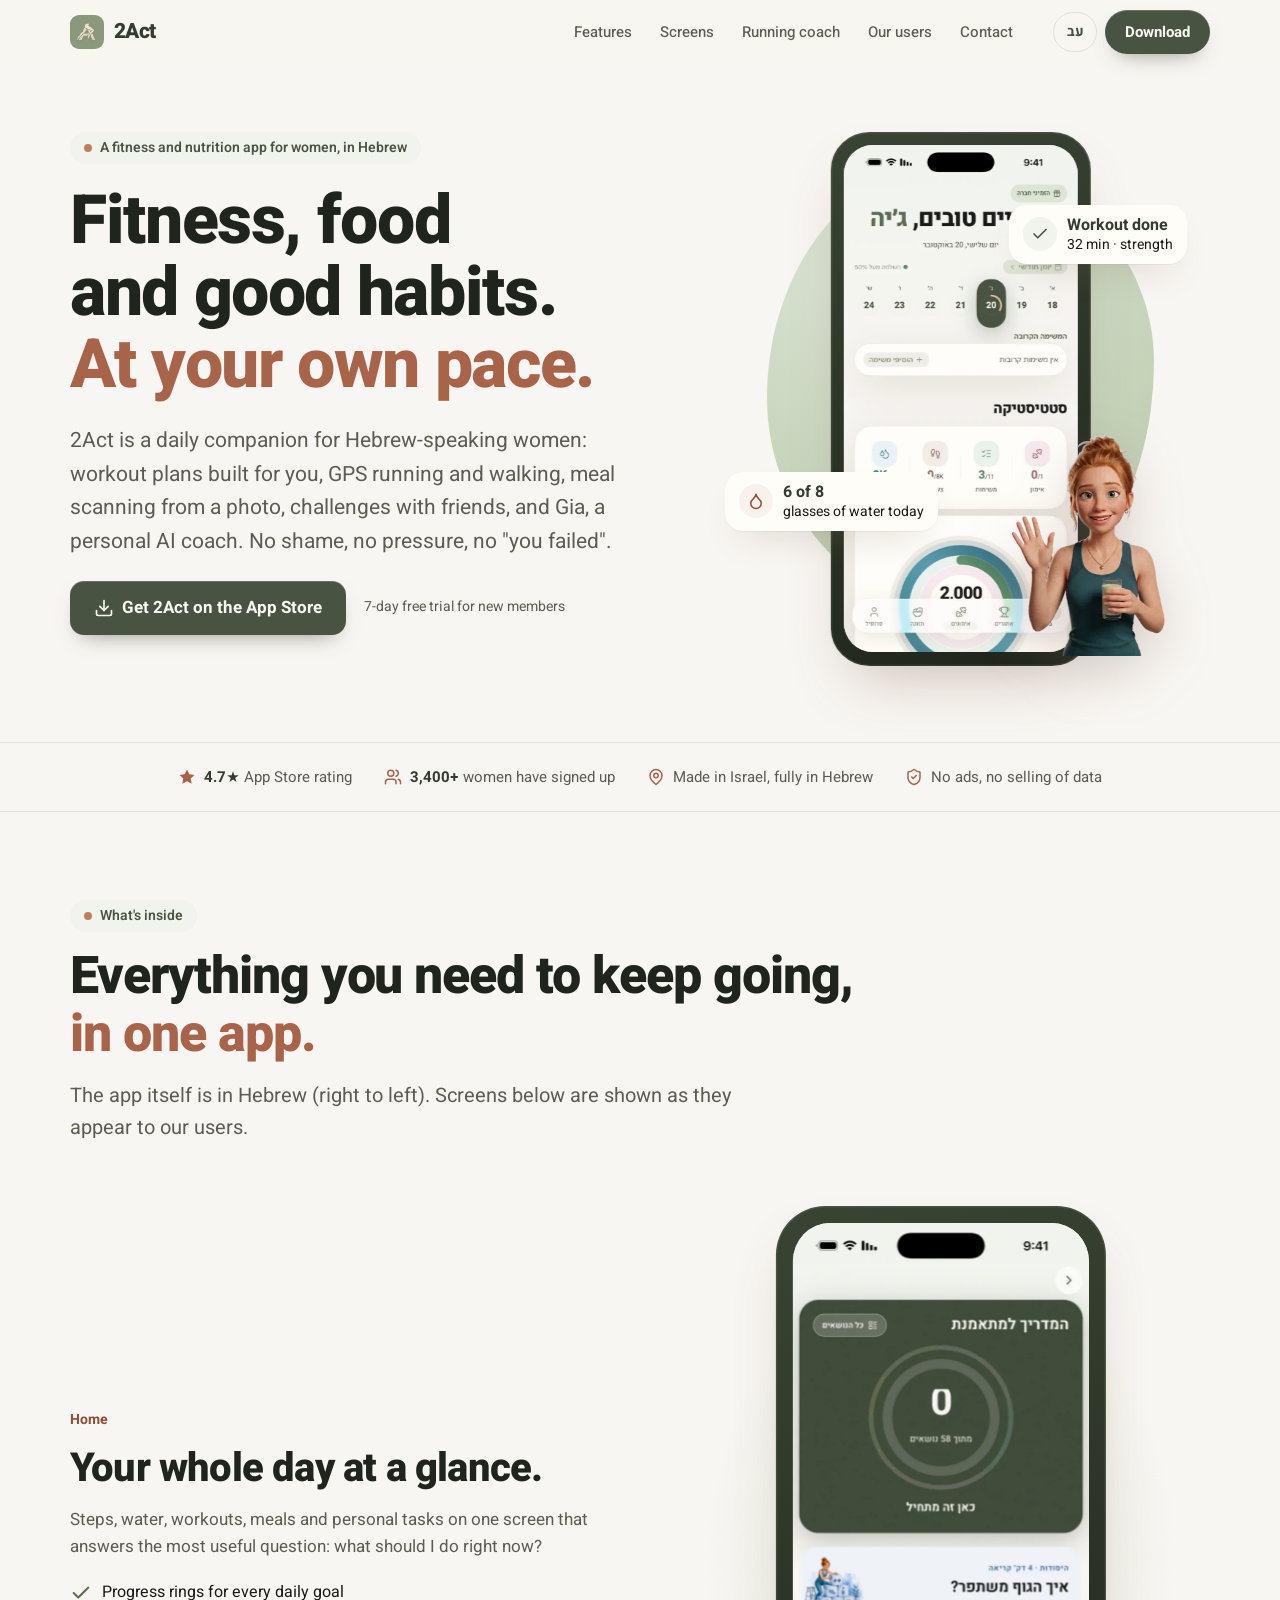
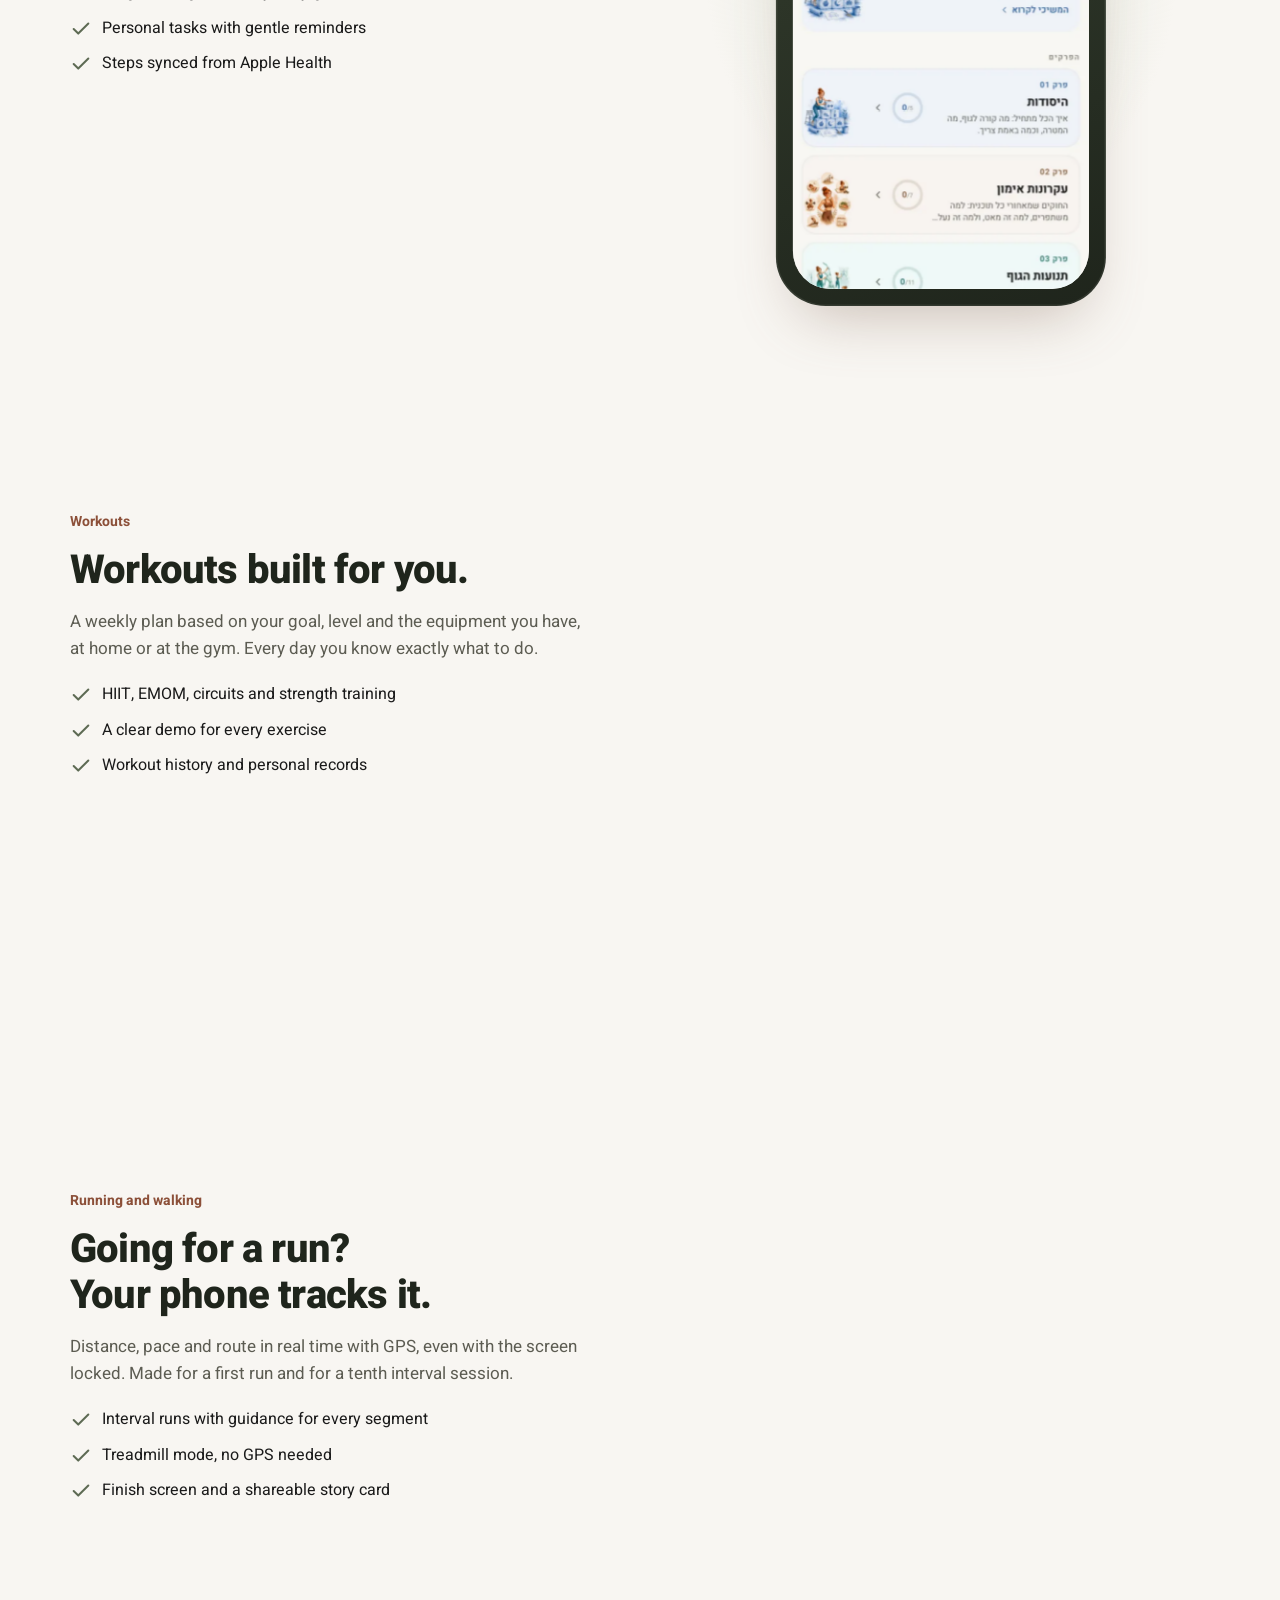
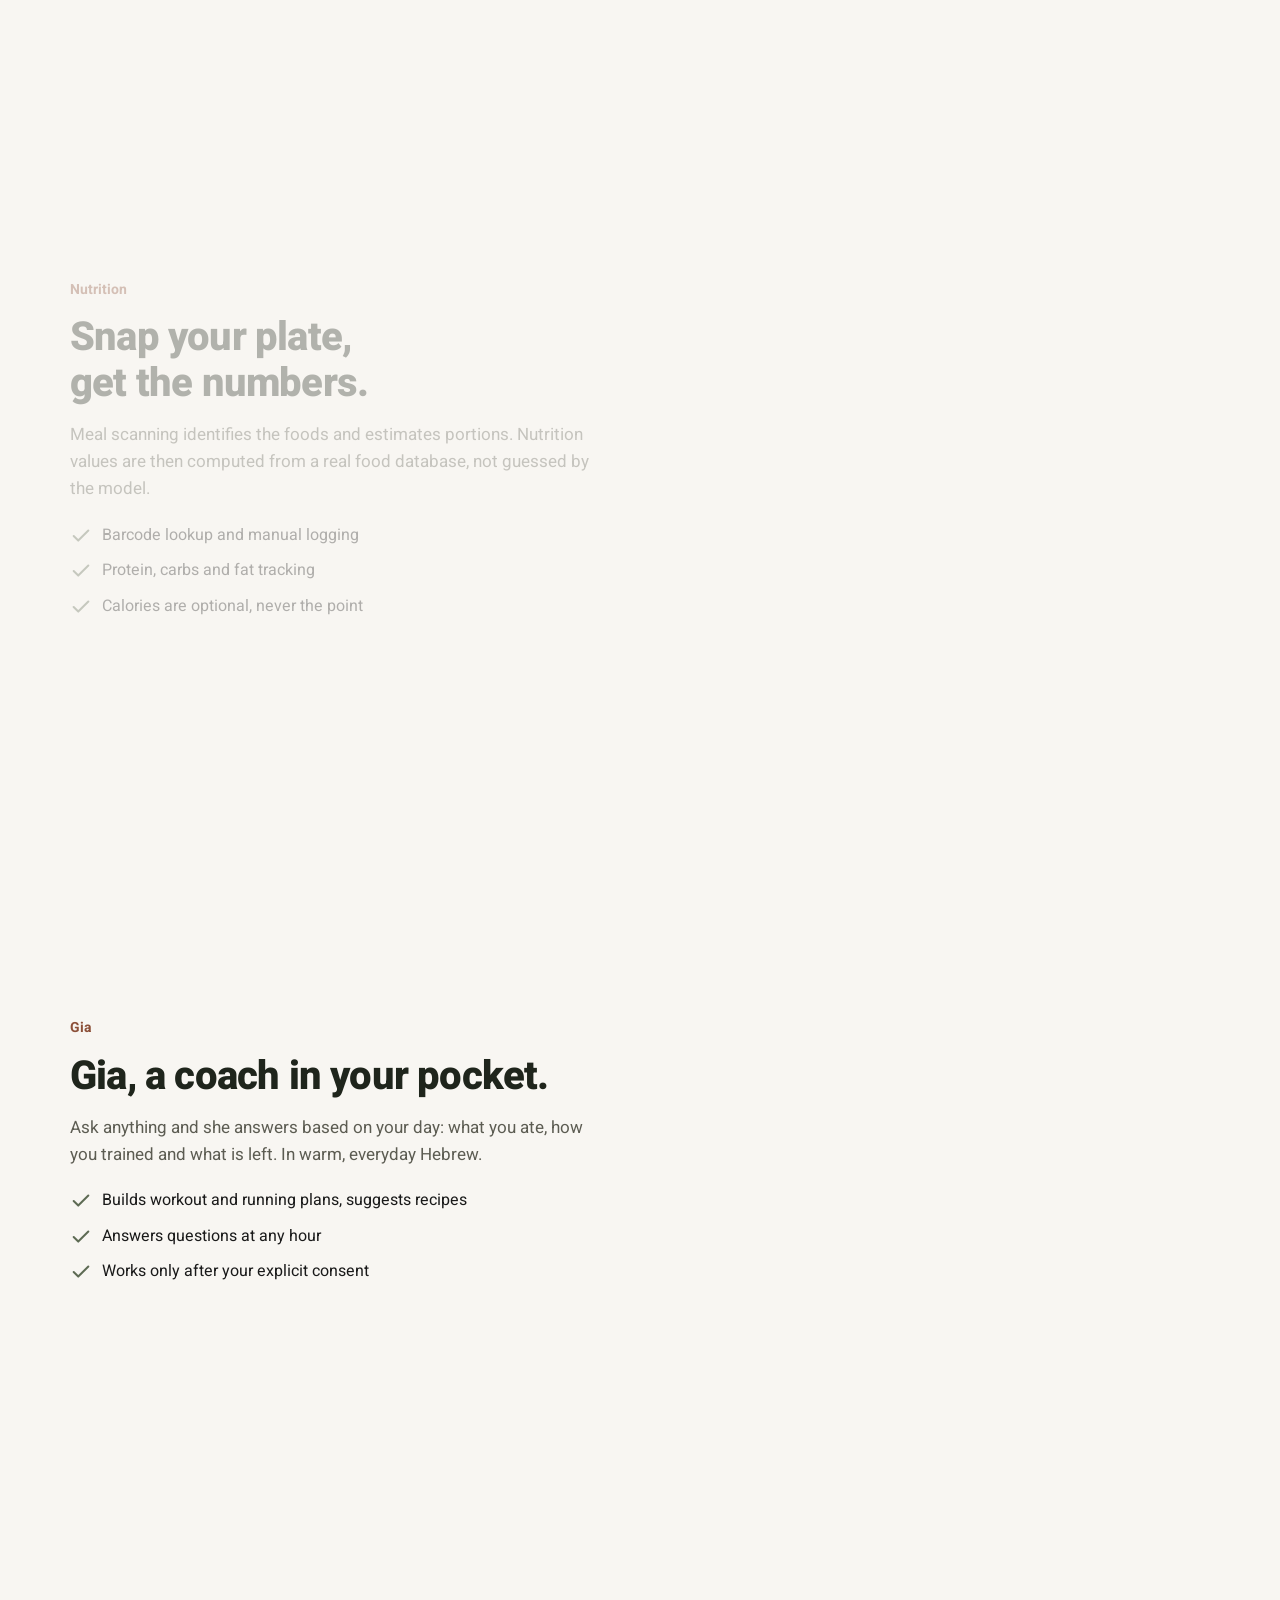
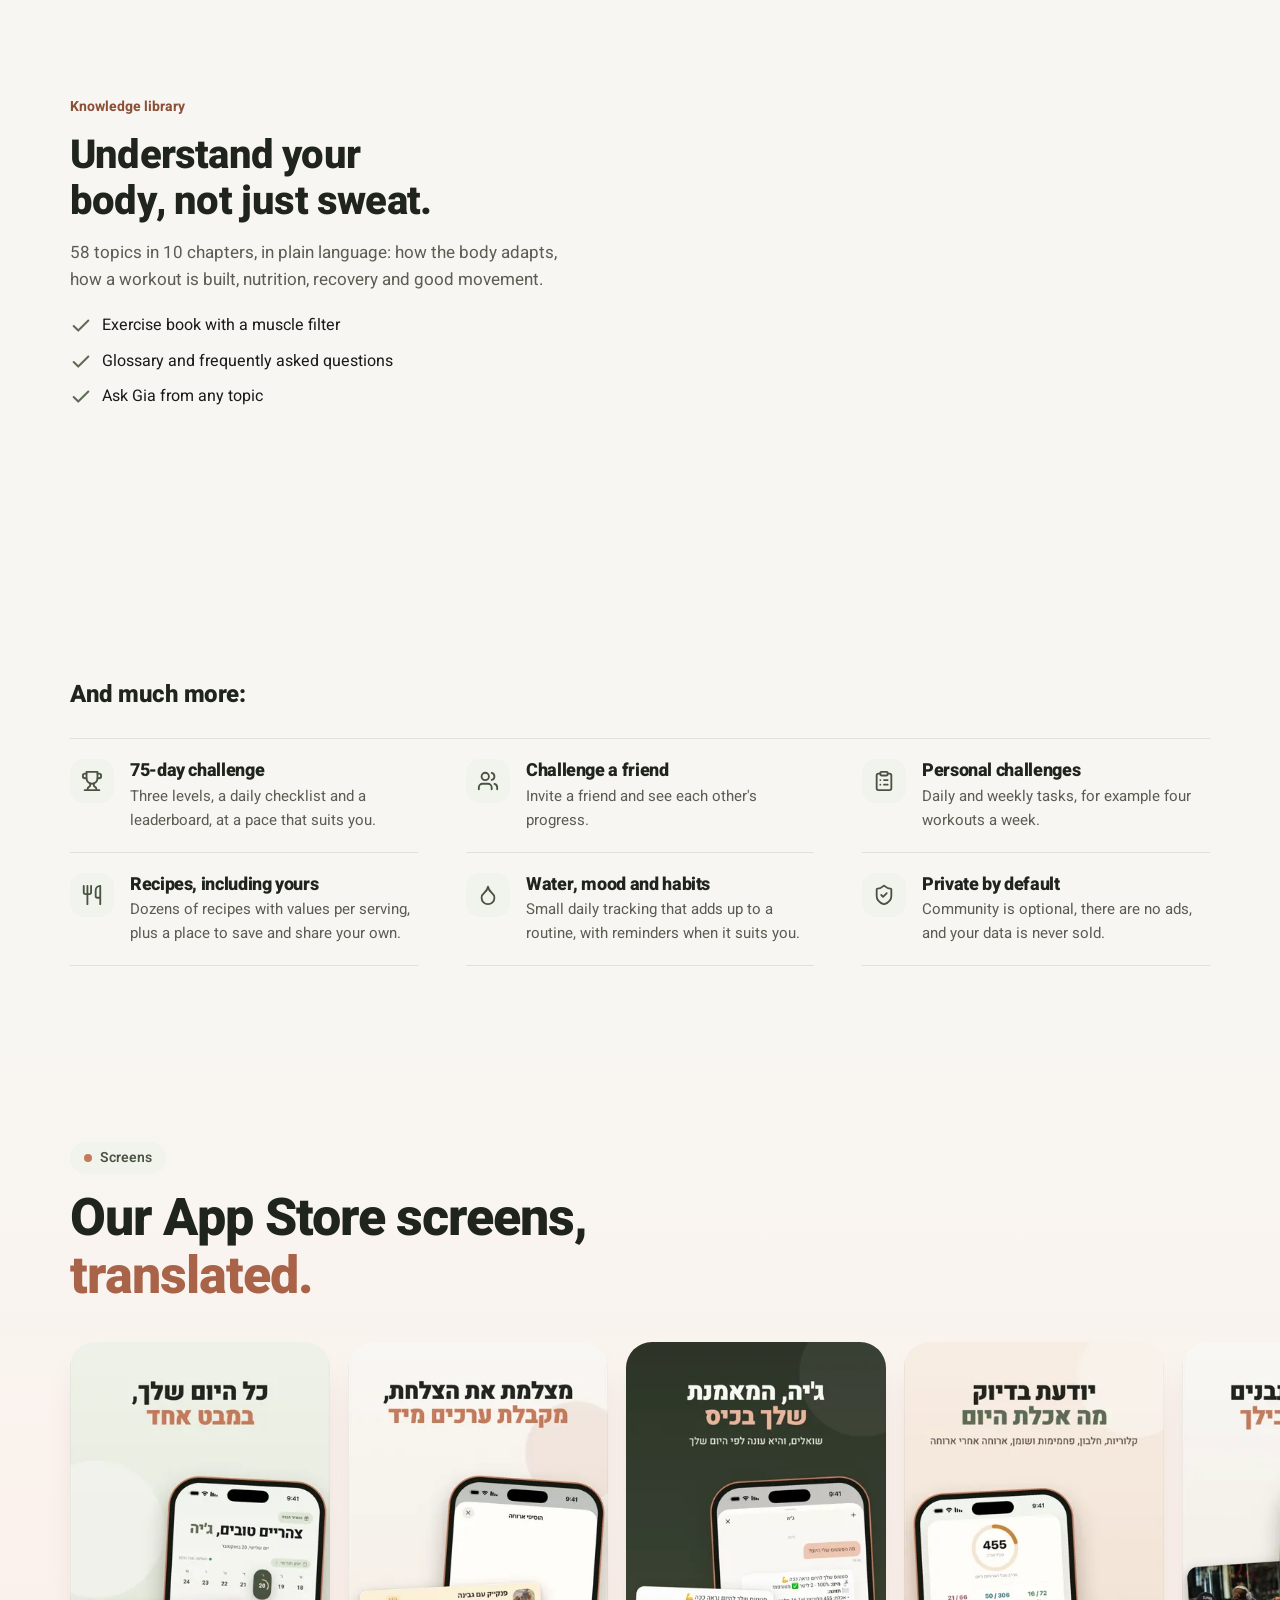
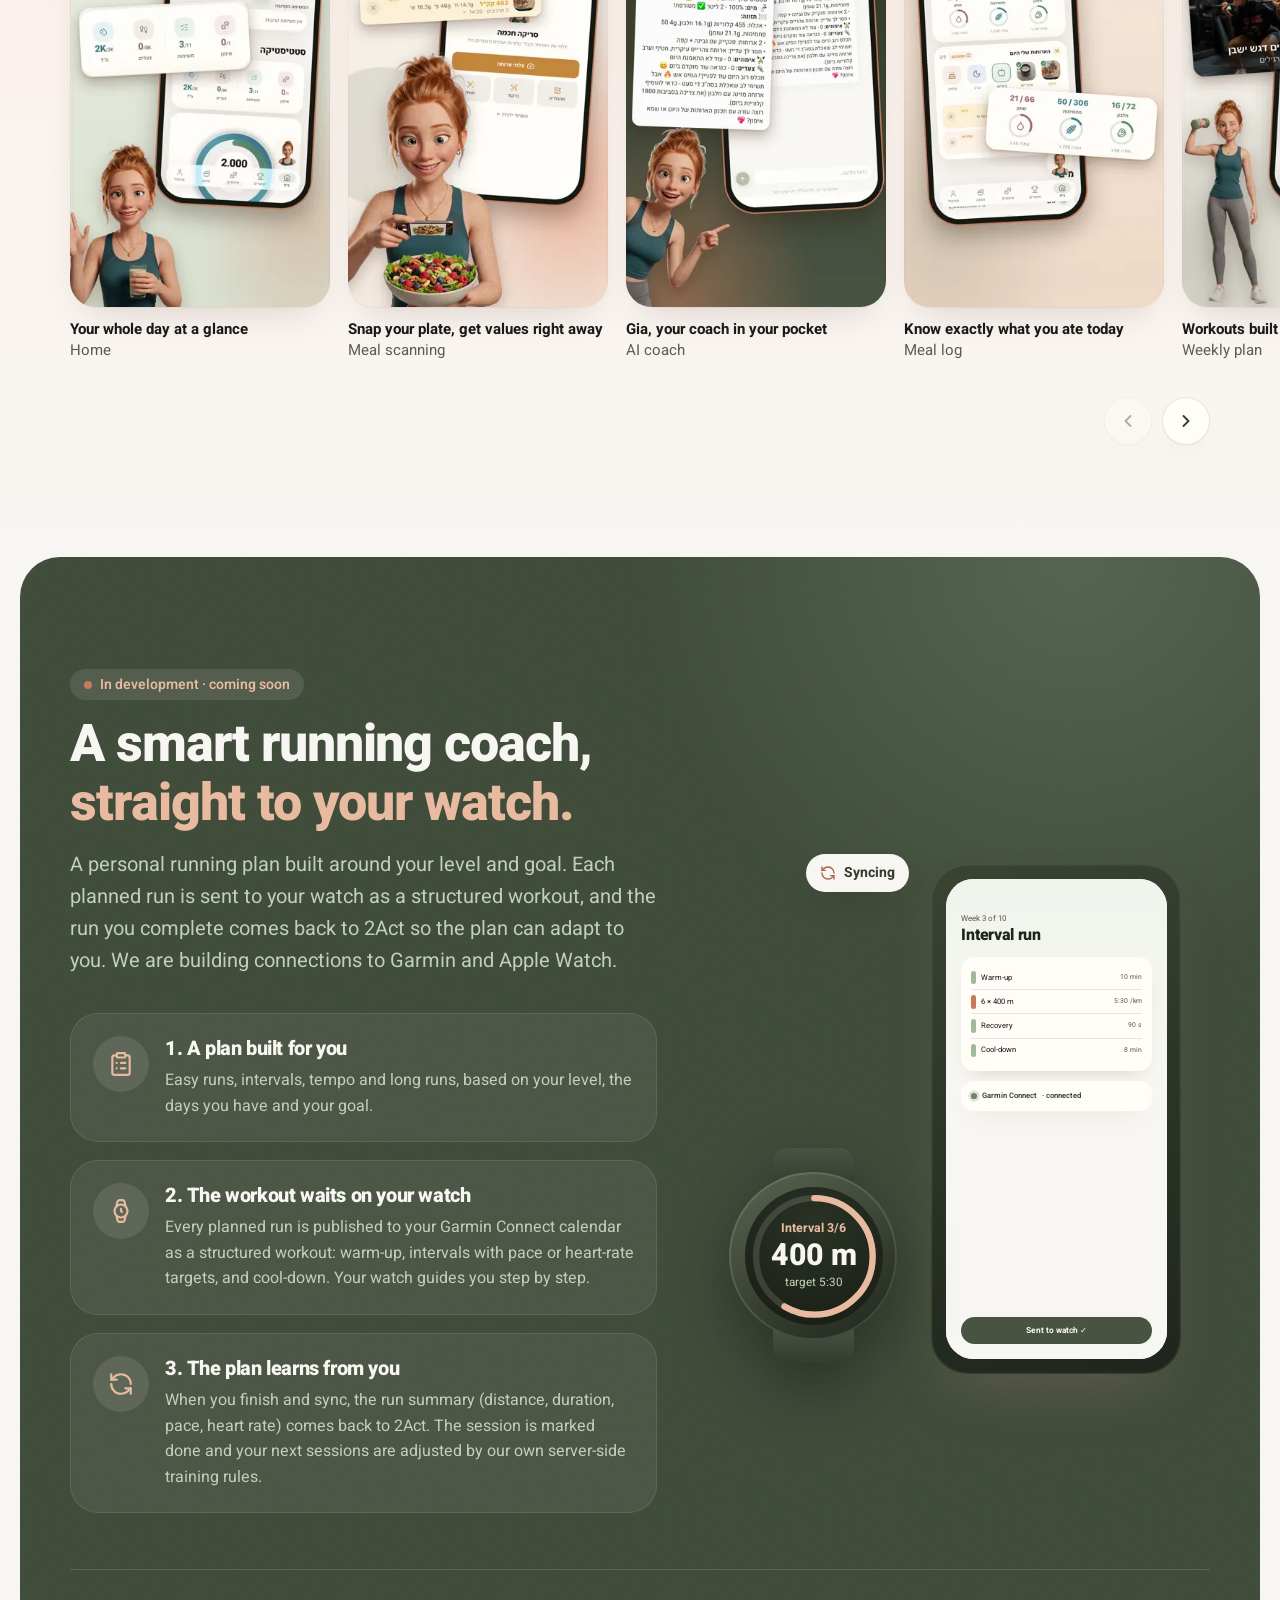
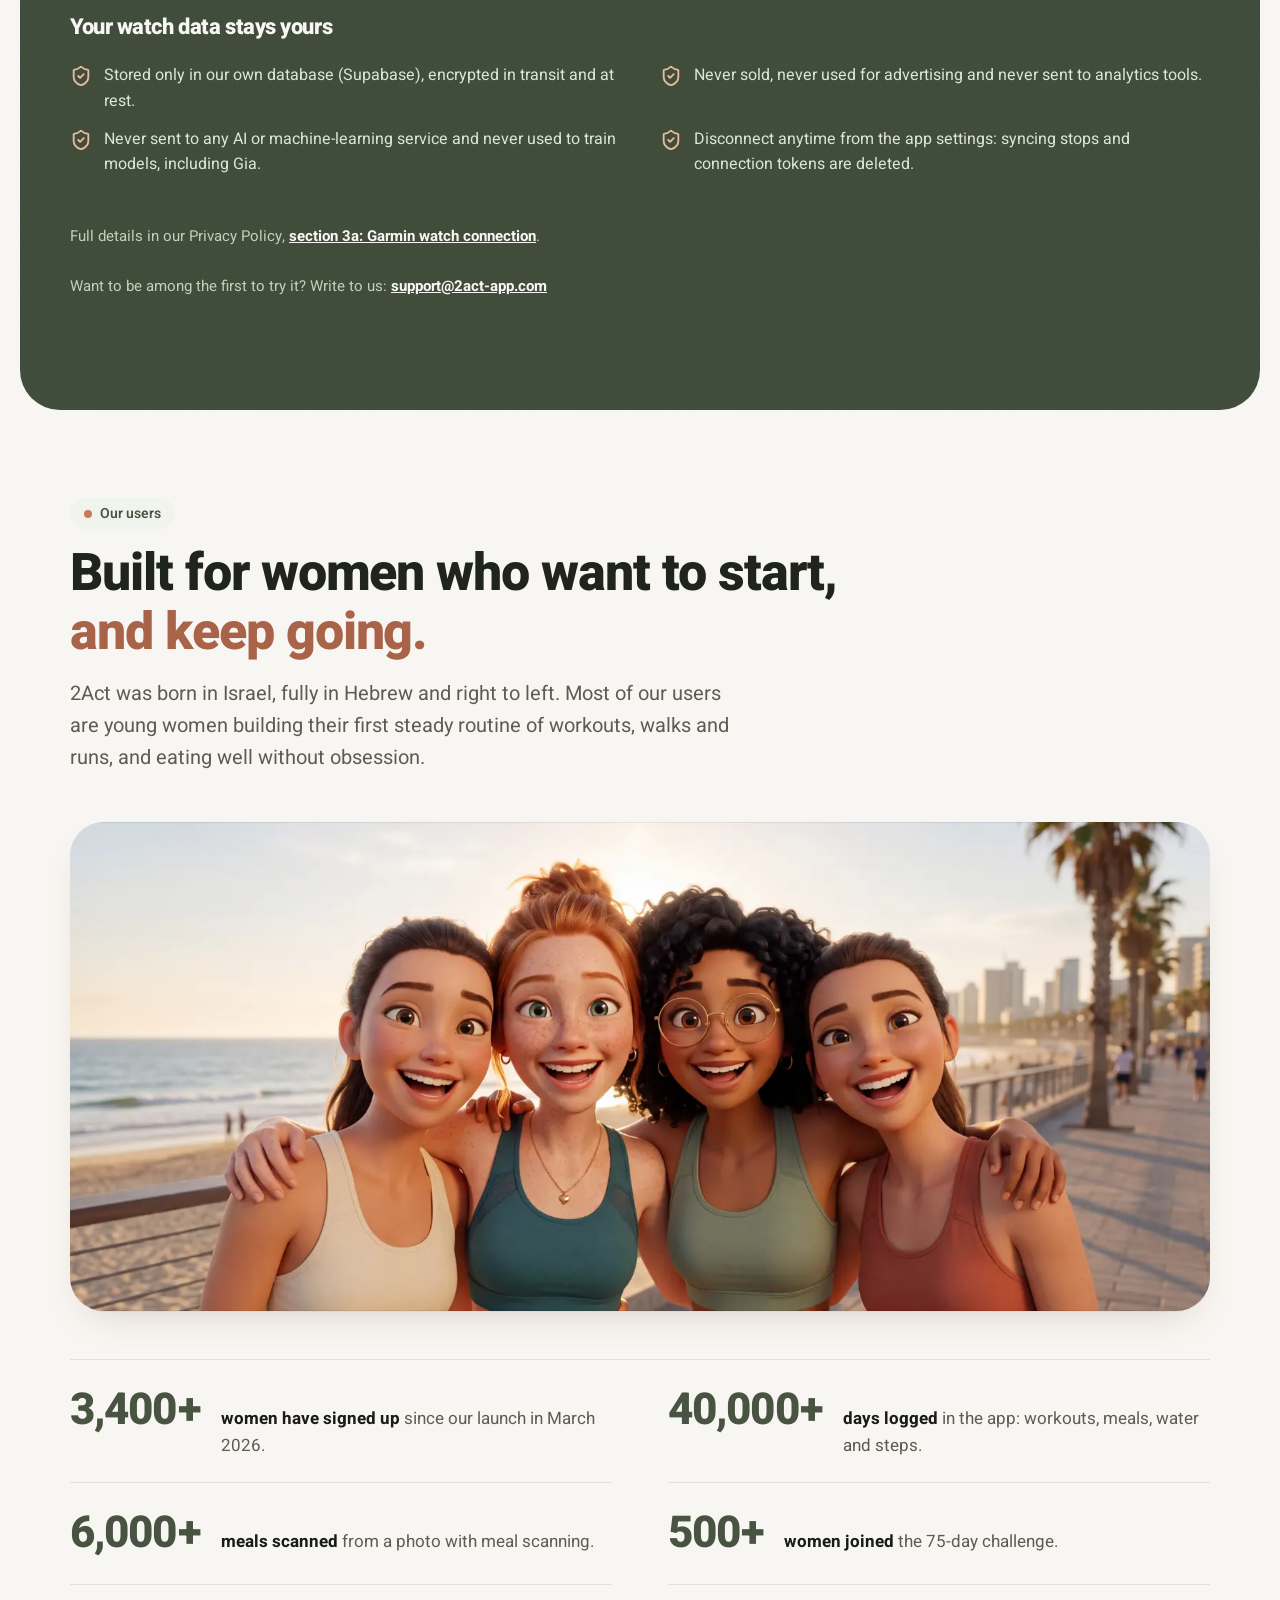
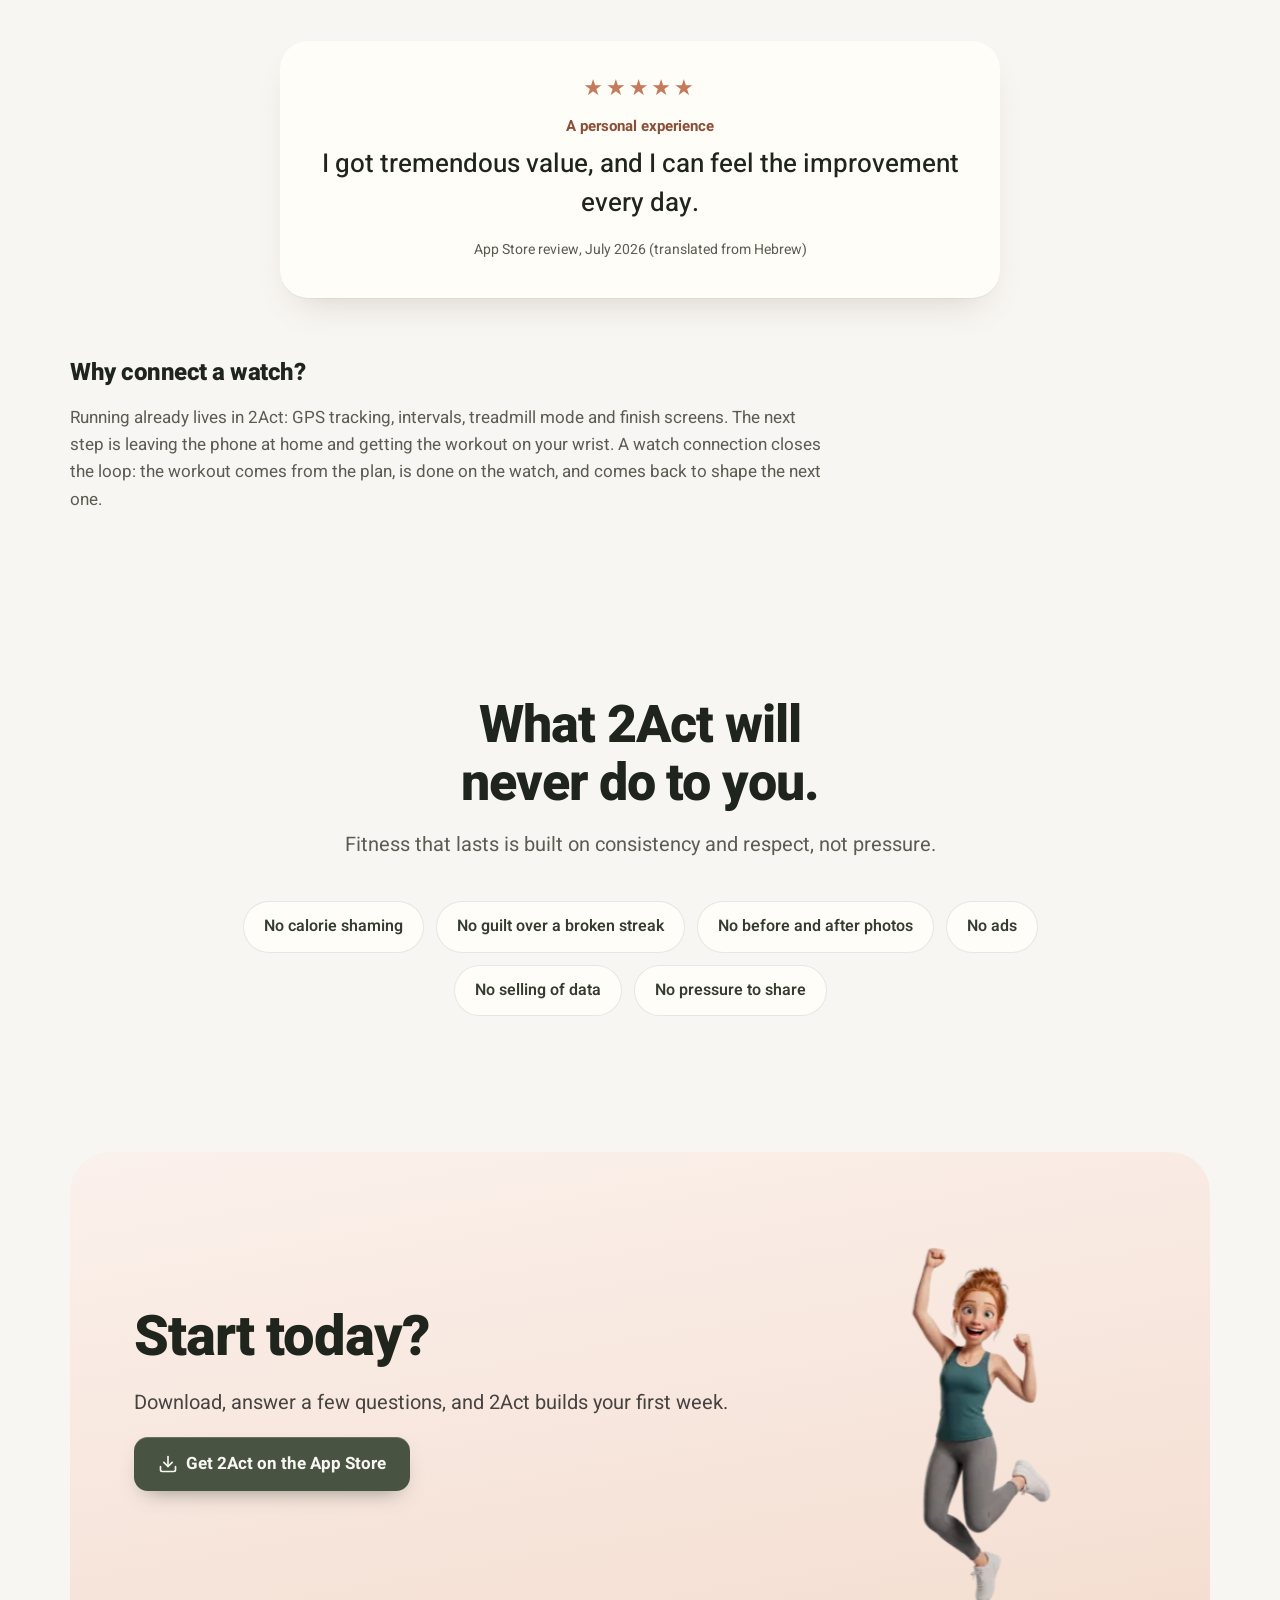
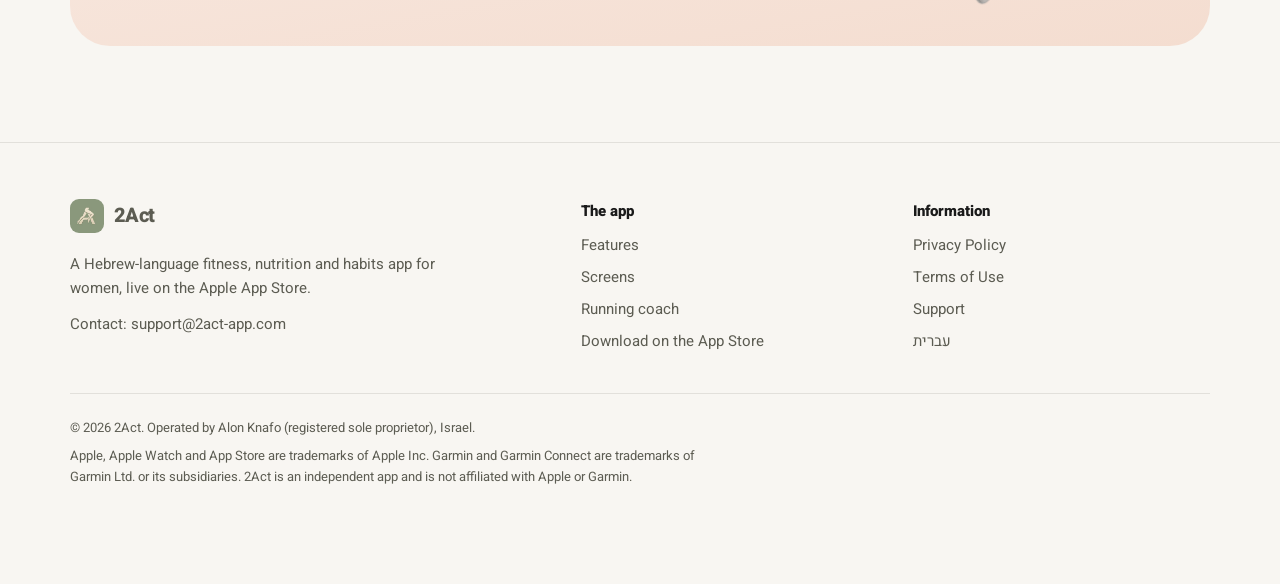
==== en/index.html @ 1cfd9915 "2Act marketing website (Hebrew + English) Static site for 2act-app.com: features, screens, running c" ====
<!doctype html>
<html lang="en" dir="ltr">
<head>
  <meta charset="utf-8">
  <meta name="viewport" content="width=device-width, initial-scale=1, viewport-fit=cover">
  <title>2Act · Fitness, nutrition and habits app for women, in Hebrew</title>
  <meta name="description" content="2Act is a Hebrew-language fitness and wellness app for women: personal workout plans, GPS running and walking, AI meal scanning, challenges, a knowledge library and Gia, a personal AI coach. Live on the App Store.">
  <link rel="canonical" href="https://2act-app.com/en/">
  <link rel="alternate" hreflang="he" href="https://2act-app.com/">
  <link rel="alternate" hreflang="en" href="https://2act-app.com/en/">
  <link rel="alternate" hreflang="x-default" href="https://2act-app.com/">
  <meta name="theme-color" content="#F8F6F2">
  <meta name="apple-itunes-app" content="app-id=6762620137">
  <meta property="og:type" content="website">
  <meta property="og:site_name" content="2Act">
  <meta property="og:locale" content="en_US">
  <meta property="og:locale:alternate" content="he_IL">
  <meta property="og:title" content="2Act · Fitness, nutrition and good habits for women">
  <meta property="og:description" content="Personal workout plans, GPS running, AI meal scanning, challenges and Gia, a personal AI coach. A Hebrew-language app, live on the App Store.">
  <meta property="og:url" content="https://2act-app.com/en/">
  <meta property="og:image" content="https://2act-app.com/assets/img/og-image.jpg">
  <meta property="og:image:width" content="1200">
  <meta property="og:image:height" content="630">
  <meta name="twitter:card" content="summary_large_image">
  <link rel="icon" href="../favicon-32.png" sizes="32x32" type="image/png">
  <link rel="apple-touch-icon" href="../apple-touch-icon.png">
  <link rel="manifest" href="../site.webmanifest">
  <link rel="preload" href="../assets/fonts/Heebo-Variable.woff2" as="font" type="font/woff2" crossorigin>
  <link rel="stylesheet" href="../assets/css/site.css?v=6">
  <script>document.documentElement.classList.add("js");</script>
  <script src="../assets/js/site.js?v=6" defer></script>
  <script type="application/ld+json">
  {
    "@context": "https://schema.org",
    "@type": "MobileApplication",
    "name": "2Act",
    "operatingSystem": "iOS",
    "applicationCategory": "HealthApplication",
    "inLanguage": "he",
    "description": "A Hebrew-language fitness, nutrition and habits app for women.",
    "downloadUrl": "https://apps.apple.com/il/app/2act/id6762620137",
    "image": "https://2act-app.com/assets/img/icon-512.png"
  }
  </script>
</head>
<body>
  <svg width="0" height="0" style="position:absolute" aria-hidden="true" focusable="false">
    <defs>
      <symbol id="i-check" viewBox="0 0 24 24" fill="none" stroke="currentColor" stroke-width="2.2" stroke-linecap="round" stroke-linejoin="round"><path d="M20 6 9 17l-5-5"/></symbol>
      <symbol id="i-star" viewBox="0 0 24 24" fill="currentColor"><path d="M12 2l3.09 6.26L22 9.27l-5 4.87 1.18 6.88L12 17.77l-6.18 3.25L7 14.14 2 9.27l6.91-1.01z"/></symbol>
      <symbol id="i-pin" viewBox="0 0 24 24" fill="none" stroke="currentColor" stroke-width="2" stroke-linecap="round" stroke-linejoin="round"><path d="M20 10c0 6-8 12-8 12s-8-6-8-12a8 8 0 0 1 16 0Z"/><circle cx="12" cy="10" r="3"/></symbol>
      <symbol id="i-trophy" viewBox="0 0 24 24" fill="none" stroke="currentColor" stroke-width="2" stroke-linecap="round" stroke-linejoin="round"><path d="M6 9H4.5a2.5 2.5 0 0 1 0-5H6"/><path d="M18 9h1.5a2.5 2.5 0 0 0 0-5H18"/><path d="M4 22h16"/><path d="M10 14.66V17c0 .55-.47.98-.97 1.21C7.85 18.75 7 20.24 7 22"/><path d="M14 14.66V17c0 .55.47.98.97 1.21C16.15 18.75 17 20.24 17 22"/><path d="M18 2H6v7a6 6 0 0 0 12 0V2Z"/></symbol>
      <symbol id="i-users" viewBox="0 0 24 24" fill="none" stroke="currentColor" stroke-width="2" stroke-linecap="round" stroke-linejoin="round"><path d="M16 21v-2a4 4 0 0 0-4-4H6a4 4 0 0 0-4 4v2"/><circle cx="9" cy="7" r="4"/><path d="M22 21v-2a4 4 0 0 0-3-3.87"/><path d="M16 3.13a4 4 0 0 1 0 7.75"/></symbol>
      <symbol id="i-list" viewBox="0 0 24 24" fill="none" stroke="currentColor" stroke-width="2" stroke-linecap="round" stroke-linejoin="round"><rect x="8" y="2" width="8" height="4" rx="1"/><path d="M16 4h2a2 2 0 0 1 2 2v14a2 2 0 0 1-2 2H6a2 2 0 0 1-2-2V6a2 2 0 0 1 2-2h2"/><path d="M12 11h4M12 16h4M8 11h.01M8 16h.01"/></symbol>
      <symbol id="i-utensils" viewBox="0 0 24 24" fill="none" stroke="currentColor" stroke-width="2" stroke-linecap="round" stroke-linejoin="round"><path d="M3 2v7c0 1.1.9 2 2 2h4a2 2 0 0 0 2-2V2"/><path d="M7 2v20"/><path d="M21 15V2a5 5 0 0 0-5 5v6c0 1.1.9 2 2 2h3Zm0 0v7"/></symbol>
      <symbol id="i-drop" viewBox="0 0 24 24" fill="none" stroke="currentColor" stroke-width="2" stroke-linecap="round" stroke-linejoin="round"><path d="M12 22a7 7 0 0 0 7-7c0-2-1-3.9-3-5.5s-3.5-4-4-6.5c-.5 2.5-2 4.9-4 6.5C6 11.1 5 13 5 15a7 7 0 0 0 7 7z"/></symbol>
      <symbol id="i-shield" viewBox="0 0 24 24" fill="none" stroke="currentColor" stroke-width="2" stroke-linecap="round" stroke-linejoin="round"><path d="M20 13c0 5-3.5 7.5-7.66 8.95a1 1 0 0 1-.67-.01C7.5 20.5 4 18 4 13V6a1 1 0 0 1 1-1c2 0 4.5-1.2 6.24-2.72a1.17 1.17 0 0 1 1.52 0C14.51 3.81 17 5 19 5a1 1 0 0 1 1 1z"/><path d="m9 12 2 2 4-4"/></symbol>
      <symbol id="i-sync" viewBox="0 0 24 24" fill="none" stroke="currentColor" stroke-width="2" stroke-linecap="round" stroke-linejoin="round"><path d="M21 12a9 9 0 0 0-9-9 9.75 9.75 0 0 0-6.74 2.74L3 8"/><path d="M3 3v5h5"/><path d="M3 12a9 9 0 0 0 9 9 9.75 9.75 0 0 0 6.74-2.74L21 16"/><path d="M16 16h5v5"/></symbol>
      <symbol id="i-watch" viewBox="0 0 24 24" fill="none" stroke="currentColor" stroke-width="2" stroke-linecap="round" stroke-linejoin="round"><circle cx="12" cy="12" r="6"/><path d="M12 10v2l1 1"/><path d="m16.13 7.66-.81-4.05a2 2 0 0 0-2-1.61h-2.68a2 2 0 0 0-2 1.61l-.78 4.05"/><path d="m7.88 16.36.8 4a2 2 0 0 0 2 1.61h2.72a2 2 0 0 0 2-1.61l.81-4.05"/></symbol>
      <symbol id="i-chev" viewBox="0 0 24 24" fill="none" stroke="currentColor" stroke-width="2.2" stroke-linecap="round" stroke-linejoin="round"><path d="m15 18-6-6 6-6"/></symbol>
      <symbol id="i-download" viewBox="0 0 24 24" fill="none" stroke="currentColor" stroke-width="2" stroke-linecap="round" stroke-linejoin="round"><path d="M12 15V3"/><path d="m7 10 5 5 5-5"/><path d="M21 15v4a2 2 0 0 1-2 2H5a2 2 0 0 1-2-2v-4"/></symbol>
    </defs>
  </svg>

  <a class="skip" href="#main">Skip to content</a>

  <header class="nav">
    <div class="wrap">
      <a class="brand" href="./" aria-label="2Act home">
        <img src="../assets/img/logo-mark.webp" width="34" height="34" alt="">
        <span>2Act</span>
      </a>
      <nav aria-label="Main" style="display:contents">
        <ul class="nav-links">
          <li><a href="#features">Features</a></li>
          <li><a href="#screens">Screens</a></li>
          <li><a href="#running-coach">Running coach</a></li>
          <li><a href="#community">Our users</a></li>
          <li><a href="#contact">Contact</a></li>
        </ul>
      </nav>
      <div class="nav-tools">
        <a class="lang" href="../" hreflang="he" lang="he" aria-label="לגרסה בעברית">עב</a>
        <a class="btn" href="https://apps.apple.com/il/app/2act/id6762620137" rel="noopener">Download</a>
      </div>
    </div>
  </header>

  <main id="main">
    <!-- Hero -->
    <section class="hero" aria-labelledby="hero-title">
      <div class="wrap">
        <div class="hero-copy">
          <span class="eyebrow rise" style="--d:60ms"><span class="dot" aria-hidden="true"></span>A fitness and nutrition app for women, in Hebrew</span>
          <h1 id="hero-title" class="rise" style="--d:140ms">Fitness, food and good habits.<span class="tone">At your own pace.</span></h1>
          <p class="lead rise" style="--d:240ms">2Act is a daily companion for Hebrew-speaking women: workout plans built for you, GPS running and walking, meal scanning from a photo, challenges with friends, and Gia, a personal AI coach. No shame, no pressure, no "you failed".</p>
          <div class="hero-cta rise" style="--d:340ms">
            <a class="btn btn-lg" href="https://apps.apple.com/il/app/2act/id6762620137" rel="noopener"><svg aria-hidden="true"><use href="#i-download"/></svg>Get 2Act on the App Store</a>
            <span class="hero-note">7-day free trial for new members</span>
          </div>
        </div>

        <div class="hero-visual" aria-hidden="true">
          <div class="hero-blob"></div>
          <div class="phone pop" style="--d:200ms">
            <div class="screen">
              <img src="../assets/img/screens/home-640.webp" srcset="../assets/img/screens/home-320.webp 320w, ../assets/img/screens/home-640.webp 640w" sizes="260px" width="640" height="1391" alt="" fetchpriority="high">
            </div>
          </div>
          <div class="float-chip chip-a pop floaty" style="--d:560ms">
            <span class="ico"><svg><use href="#i-check"/></svg></span>
            <span><b>Workout done</b>32 min · strength</span>
          </div>
          <div class="float-chip chip-b pop floaty slow" style="--d:700ms">
            <span class="ico"><svg><use href="#i-drop"/></svg></span>
            <span><b>6 of 8</b>glasses of water today</span>
          </div>
          <img class="hero-gia pop" style="--d:420ms" src="../assets/img/gia/wave-600.webp" srcset="../assets/img/gia/wave-300.webp 300w, ../assets/img/gia/wave-600.webp 600w" sizes="200px" width="600" height="803" alt="">
        </div>
      </div>
    </section>

    <!-- Proof strip -->
    <div class="proof">
      <div class="wrap">
        <ul>
          <li><svg aria-hidden="true"><use href="#i-star"/></svg><span><strong>4.7★</strong> App Store rating</span></li>
          <li><svg aria-hidden="true"><use href="#i-users"/></svg><span><strong>3,400+</strong> women have signed up</span></li>
          <li><svg aria-hidden="true"><use href="#i-pin"/></svg><span>Made in Israel, fully in Hebrew</span></li>
          <li><svg aria-hidden="true"><use href="#i-shield"/></svg><span>No ads, no selling of data</span></li>
        </ul>
      </div>
    </div>

    <!-- Features -->
    <section class="section" id="features" aria-labelledby="features-title">
      <div class="wrap">
        <div class="section-head reveal">
          <span class="eyebrow"><span class="dot" aria-hidden="true"></span>What's inside</span>
          <h2 id="features-title" class="h-section">Everything you need to keep going,<span class="tone">in one app.</span></h2>
          <p class="lead">The app itself is in Hebrew (right to left). Screens below are shown as they appear to our users.</p>
        </div>

        <div class="story-layout">
          <div class="story">
            <article class="feature" data-screen="home">
              <div class="feature-copy reveal">
                <span class="feature-tag">Home</span>
                <h3>Your whole day at a glance.</h3>
                <p>Steps, water, workouts, meals and personal tasks on one screen that answers the most useful question: what should I do right now?</p>
                <ul>
                  <li><svg aria-hidden="true"><use href="#i-check"/></svg>Progress rings for every daily goal</li>
                  <li><svg aria-hidden="true"><use href="#i-check"/></svg>Personal tasks with gentle reminders</li>
                  <li><svg aria-hidden="true"><use href="#i-check"/></svg>Steps synced from Apple Health</li>
                </ul>
              </div>
              <div class="phone"><div class="screen"><img src="../assets/img/screens/home-640.webp" srcset="../assets/img/screens/home-320.webp 320w, ../assets/img/screens/home-640.webp 640w" sizes="62vw" width="640" height="1391" loading="lazy" decoding="async" alt="2Act home screen in Hebrew: personal greeting, week strip, tasks and daily statistics"></div></div>
            </article>

            <article class="feature" data-screen="workouts">
              <div class="feature-copy reveal">
                <span class="feature-tag">Workouts</span>
                <h3>Workouts built for you.</h3>
                <p>A weekly plan based on your goal, level and the equipment you have, at home or at the gym. Every day you know exactly what to do.</p>
                <ul>
                  <li><svg aria-hidden="true"><use href="#i-check"/></svg>HIIT, EMOM, circuits and strength training</li>
                  <li><svg aria-hidden="true"><use href="#i-check"/></svg>A clear demo for every exercise</li>
                  <li><svg aria-hidden="true"><use href="#i-check"/></svg>Workout history and personal records</li>
                </ul>
              </div>
              <div class="phone"><div class="screen"><img src="../assets/img/screens/workouts-640.webp" srcset="../assets/img/screens/workouts-320.webp 320w, ../assets/img/screens/workouts-640.webp 640w" sizes="62vw" width="640" height="1391" loading="lazy" decoding="async" alt="Workouts screen in Hebrew: weekly plan, featured workout and the knowledge library"></div></div>
            </article>

            <article class="feature" data-screen="run">
              <div class="feature-copy reveal">
                <span class="feature-tag">Running and walking</span>
                <h3>Going for a run? Your phone tracks it.</h3>
                <p>Distance, pace and route in real time with GPS, even with the screen locked. Made for a first run and for a tenth interval session.</p>
                <ul>
                  <li><svg aria-hidden="true"><use href="#i-check"/></svg>Interval runs with guidance for every segment</li>
                  <li><svg aria-hidden="true"><use href="#i-check"/></svg>Treadmill mode, no GPS needed</li>
                  <li><svg aria-hidden="true"><use href="#i-check"/></svg>Finish screen and a shareable story card</li>
                </ul>
              </div>
              <div class="phone"><div class="screen">
                <div class="mock" role="img" aria-label="Illustration of a run screen: 3.2 km, pace 6:05 per km, 19:28 minutes">
                  <div><div class="mock-title">Free run</div><div class="mock-sub">Sunday morning</div></div>
                  <div class="mock-card mock-stats"><div><b>3.2</b><span>km</span></div><div><b>6:05</b><span>pace</span></div><div><b>19:28</b><span>time</span></div></div>
                  <div class="mock-card"><div class="mock-seg"><i></i><span>Warm-up</span><em>done</em></div><div class="mock-seg hot"><i></i><span>Segment 2 of 4</span><em>pace 6:05</em></div><div class="mock-seg"><i></i><span>Easy walk</span><em>2 min</em></div></div>
                  <div class="mock-card"><svg class="mock-route" viewBox="0 0 200 120" aria-hidden="true"><path d="M18 96 C 40 40, 70 110, 96 64 S 150 18, 182 40" fill="none" stroke="#C2D1B6" stroke-width="10" stroke-linecap="round"/><path d="M18 96 C 40 40, 70 110, 96 64 S 150 18, 182 40" fill="none" stroke="#5E6B54" stroke-width="4" stroke-linecap="round"/><circle cx="182" cy="40" r="7" fill="#C47A5B" stroke="#FFFDF8" stroke-width="3"/></svg></div>
                  <div class="mock-btn">Finish run</div>
                </div>
              </div></div>
            </article>

            <article class="feature" data-screen="scan">
              <div class="feature-copy reveal">
                <span class="feature-tag">Nutrition</span>
                <h3>Snap your plate, get the numbers.</h3>
                <p>Meal scanning identifies the foods and estimates portions. Nutrition values are then computed from a real food database, not guessed by the model.</p>
                <ul>
                  <li><svg aria-hidden="true"><use href="#i-check"/></svg>Barcode lookup and manual logging</li>
                  <li><svg aria-hidden="true"><use href="#i-check"/></svg>Protein, carbs and fat tracking</li>
                  <li><svg aria-hidden="true"><use href="#i-check"/></svg>Calories are optional, never the point</li>
                </ul>
              </div>
              <div class="phone"><div class="screen"><img src="../assets/img/screens/scan-640.webp" srcset="../assets/img/screens/scan-320.webp 320w, ../assets/img/screens/scan-640.webp 640w" sizes="62vw" width="640" height="1391" loading="lazy" decoding="async" alt="Smart scan screen in Hebrew: photograph a meal, scan a barcode or a label, or pick from the gallery"></div></div>
            </article>

            <article class="feature" data-screen="gia">
              <div class="feature-copy reveal">
                <span class="feature-tag">Gia</span>
                <h3>Gia, a coach in your pocket.</h3>
                <p>Ask anything and she answers based on your day: what you ate, how you trained and what is left. In warm, everyday Hebrew.</p>
                <ul>
                  <li><svg aria-hidden="true"><use href="#i-check"/></svg>Builds workout and running plans, suggests recipes</li>
                  <li><svg aria-hidden="true"><use href="#i-check"/></svg>Answers questions at any hour</li>
                  <li><svg aria-hidden="true"><use href="#i-check"/></svg>Works only after your explicit consent</li>
                </ul>
              </div>
              <div class="phone"><div class="screen"><img src="../assets/img/screens/gia-640.webp" srcset="../assets/img/screens/gia-320.webp 320w, ../assets/img/screens/gia-640.webp 640w" sizes="62vw" width="640" height="1391" loading="lazy" decoding="async" alt="A chat with Gia in Hebrew: a daily summary of water, nutrition, workouts and steps"></div></div>
            </article>

            <article class="feature" data-screen="academy">
              <div class="feature-copy reveal">
                <span class="feature-tag">Knowledge library</span>
                <h3>Understand your body, not just sweat.</h3>
                <p>58 topics in 10 chapters, in plain language: how the body adapts, how a workout is built, nutrition, recovery and good movement.</p>
                <ul>
                  <li><svg aria-hidden="true"><use href="#i-check"/></svg>Exercise book with a muscle filter</li>
                  <li><svg aria-hidden="true"><use href="#i-check"/></svg>Glossary and frequently asked questions</li>
                  <li><svg aria-hidden="true"><use href="#i-check"/></svg>Ask Gia from any topic</li>
                </ul>
              </div>
              <div class="phone"><div class="screen"><img src="../assets/img/screens/academy-640.webp" srcset="../assets/img/screens/academy-320.webp 320w, ../assets/img/screens/academy-640.webp 640w" sizes="62vw" width="640" height="1391" loading="lazy" decoding="async" alt="The trainee's guide in Hebrew: 58 topics organised in chapters"></div></div>
            </article>
          </div>

          <div class="story-stage" aria-hidden="true">
            <div class="halo"></div>
            <div class="phone">
              <div class="screen">
                <img data-screen="home" src="../assets/img/screens/home-640.webp" width="640" height="1391" loading="lazy" alt="">
                <img data-screen="workouts" src="../assets/img/screens/workouts-640.webp" width="640" height="1391" loading="lazy" alt="">
                <div data-screen="run" class="mock">
                  <div><div class="mock-title">Free run</div><div class="mock-sub">Sunday morning</div></div>
                  <div class="mock-card mock-stats"><div><b>3.2</b><span>km</span></div><div><b>6:05</b><span>pace</span></div><div><b>19:28</b><span>time</span></div></div>
                  <div class="mock-card"><div class="mock-seg"><i></i><span>Warm-up</span><em>done</em></div><div class="mock-seg hot"><i></i><span>Segment 2 of 4</span><em>pace 6:05</em></div><div class="mock-seg"><i></i><span>Easy walk</span><em>2 min</em></div></div>
                  <div class="mock-card"><svg class="mock-route" viewBox="0 0 200 120"><path d="M18 96 C 40 40, 70 110, 96 64 S 150 18, 182 40" fill="none" stroke="#C2D1B6" stroke-width="10" stroke-linecap="round"/><path d="M18 96 C 40 40, 70 110, 96 64 S 150 18, 182 40" fill="none" stroke="#5E6B54" stroke-width="4" stroke-linecap="round"/><circle cx="182" cy="40" r="7" fill="#C47A5B" stroke="#FFFDF8" stroke-width="3"/></svg></div>
                  <div class="mock-btn">Finish run</div>
                </div>
                <img data-screen="scan" src="../assets/img/screens/scan-640.webp" width="640" height="1391" loading="lazy" alt="">
                <img data-screen="gia" src="../assets/img/screens/gia-640.webp" width="640" height="1391" loading="lazy" alt="">
                <img data-screen="academy" src="../assets/img/screens/academy-640.webp" width="640" height="1391" loading="lazy" alt="">
              </div>
            </div>
          </div>
        </div>

        <h3 class="reveal" style="font-size:24px;color:var(--sage-900);margin-block-start:72px">And much more:</h3>
        <div class="more">
          <div class="more-item reveal"><span class="ico"><svg aria-hidden="true"><use href="#i-trophy"/></svg></span><div><h3>75-day challenge</h3><p>Three levels, a daily checklist and a leaderboard, at a pace that suits you.</p></div></div>
          <div class="more-item reveal" style="--d:60ms"><span class="ico"><svg aria-hidden="true"><use href="#i-users"/></svg></span><div><h3>Challenge a friend</h3><p>Invite a friend and see each other's progress.</p></div></div>
          <div class="more-item reveal" style="--d:120ms"><span class="ico"><svg aria-hidden="true"><use href="#i-list"/></svg></span><div><h3>Personal challenges</h3><p>Daily and weekly tasks, for example four workouts a week.</p></div></div>
          <div class="more-item reveal"><span class="ico"><svg aria-hidden="true"><use href="#i-utensils"/></svg></span><div><h3>Recipes, including yours</h3><p>Dozens of recipes with values per serving, plus a place to save and share your own.</p></div></div>
          <div class="more-item reveal" style="--d:60ms"><span class="ico"><svg aria-hidden="true"><use href="#i-drop"/></svg></span><div><h3>Water, mood and habits</h3><p>Small daily tracking that adds up to a routine, with reminders when it suits you.</p></div></div>
          <div class="more-item reveal" style="--d:120ms"><span class="ico"><svg aria-hidden="true"><use href="#i-shield"/></svg></span><div><h3>Private by default</h3><p>Community is optional, there are no ads, and your data is never sold.</p></div></div>
        </div>
      </div>
    </section>

    <!-- Screens gallery -->
    <section class="gallery-section" id="screens" aria-labelledby="screens-title" data-gallery>
      <div class="wrap">
        <div class="section-head reveal" style="margin-block-end:28px">
          <span class="eyebrow"><span class="dot" aria-hidden="true"></span>Screens</span>
          <h2 id="screens-title" class="h-section">Our App Store screens,<span class="tone">translated.</span></h2>
        </div>
      </div>
      <ul class="gallery" tabindex="0" aria-label="App Store screenshots, scroll sideways">
        <li><figure><img src="../assets/img/store/home-720.webp" srcset="../assets/img/store/home-360.webp 360w, ../assets/img/store/home-720.webp 720w" sizes="260px" width="720" height="1564" loading="lazy" decoding="async" alt="App Store screenshot in Hebrew, headline: Your whole day at a glance. Home screen with progress rings and Gia waving."><figcaption><b>Your whole day at a glance</b>Home</figcaption></figure></li>
        <li><figure><img src="../assets/img/store/scan-720.webp" srcset="../assets/img/store/scan-360.webp 360w, ../assets/img/store/scan-720.webp 720w" sizes="260px" width="720" height="1564" loading="lazy" decoding="async" alt="App Store screenshot in Hebrew, headline: Snap your plate, get the values right away. Meal scanning."><figcaption><b>Snap your plate, get values right away</b>Meal scanning</figcaption></figure></li>
        <li><figure><img src="../assets/img/store/gia-720.webp" srcset="../assets/img/store/gia-360.webp 360w, ../assets/img/store/gia-720.webp 720w" sizes="260px" width="720" height="1564" loading="lazy" decoding="async" alt="App Store screenshot in Hebrew, headline: Gia, your coach in your pocket. A chat with Gia."><figcaption><b>Gia, your coach in your pocket</b>AI coach</figcaption></figure></li>
        <li><figure><img src="../assets/img/store/meals-720.webp" srcset="../assets/img/store/meals-360.webp 360w, ../assets/img/store/meals-720.webp 720w" sizes="260px" width="720" height="1564" loading="lazy" decoding="async" alt="App Store screenshot in Hebrew, headline: Know exactly what you ate today. Meal log with protein, carbs and fat."><figcaption><b>Know exactly what you ate today</b>Meal log</figcaption></figure></li>
        <li><figure><img src="../assets/img/store/workouts-720.webp" srcset="../assets/img/store/workouts-360.webp 360w, ../assets/img/store/workouts-720.webp 720w" sizes="260px" width="720" height="1564" loading="lazy" decoding="async" alt="App Store screenshot in Hebrew, headline: Workouts built just for you."><figcaption><b>Workouts built just for you</b>Weekly plan</figcaption></figure></li>
        <li><figure><img src="../assets/img/store/challenge-720.webp" srcset="../assets/img/store/challenge-360.webp 360w, ../assets/img/store/challenge-720.webp 720w" sizes="260px" width="720" height="1564" loading="lazy" decoding="async" alt="App Store screenshot in Hebrew, headline: A personal challenge, day after day."><figcaption><b>A personal challenge, day after day</b>Challenges</figcaption></figure></li>
        <li><figure><img src="../assets/img/store/recipes-720.webp" srcset="../assets/img/store/recipes-360.webp 360w, ../assets/img/store/recipes-720.webp 720w" sizes="260px" width="720" height="1564" loading="lazy" decoding="async" alt="App Store screenshot in Hebrew, headline: Not a diet. A way of life. Recipe library."><figcaption><b>Not a diet. A way of life.</b>Recipes</figcaption></figure></li>
        <li><figure><img src="../assets/img/store/academy-720.webp" srcset="../assets/img/store/academy-360.webp 360w, ../assets/img/store/academy-720.webp 720w" sizes="260px" width="720" height="1564" loading="lazy" decoding="async" alt="App Store screenshot in Hebrew, headline: Everything you need to know to train right. Knowledge library."><figcaption><b>Everything you need to train right</b>Knowledge library</figcaption></figure></li>
      </ul>
      <div class="wrap">
        <div class="gallery-controls">
          <button type="button" data-prev aria-label="Previous screenshot"><svg aria-hidden="true"><use href="#i-chev"/></svg></button>
          <button type="button" data-next aria-label="Next screenshot"><svg aria-hidden="true" style="transform:scaleX(-1)"><use href="#i-chev"/></svg></button>
        </div>
      </div>
    </section>

    <!-- Running coach (coming soon) -->
    <section class="section" style="padding-block:24px 0" aria-labelledby="coach-title">
      <div class="coach" id="running-coach">
        <div class="wrap">
          <div class="coach-grid">
            <div>
              <div class="section-head reveal" style="margin-block-end:36px">
                <span class="eyebrow"><span class="dot" aria-hidden="true"></span>In development · coming soon</span>
                <h2 id="coach-title" class="h-section">A smart running coach,<span class="tone">straight to your watch.</span></h2>
                <p class="lead">A personal running plan built around your level and goal. Each planned run is sent to your watch as a structured workout, and the run you complete comes back to 2Act so the plan can adapt to you. We are building connections to Garmin and Apple Watch.</p>
              </div>
              <ol class="flow">
                <li class="flow-step reveal"><span class="flow-num"><svg aria-hidden="true"><use href="#i-list"/></svg></span><div><h3>1. A plan built for you</h3><p>Easy runs, intervals, tempo and long runs, based on your level, the days you have and your goal.</p></div></li>
                <li class="flow-step reveal" style="--d:80ms"><span class="flow-num"><svg aria-hidden="true"><use href="#i-watch"/></svg></span><div><h3>2. The workout waits on your watch</h3><p>Every planned run is published to your Garmin Connect calendar as a structured workout: warm-up, intervals with pace or heart-rate targets, and cool-down. Your watch guides you step by step.</p></div></li>
                <li class="flow-step reveal" style="--d:160ms"><span class="flow-num"><svg aria-hidden="true"><use href="#i-sync"/></svg></span><div><h3>3. The plan learns from you</h3><p>When you finish and sync, the run summary (distance, duration, pace, heart rate) comes back to 2Act. The session is marked done and your next sessions are adjusted by our own server-side training rules.</p></div></li>
              </ol>
            </div>

            <div class="coach-visual reveal" aria-hidden="true">
              <div class="phone">
                <div class="screen">
                  <div class="mock">
                    <div><div class="mock-sub">Week 3 of 10</div><div class="mock-title">Interval run</div></div>
                    <div class="mock-card">
                      <div class="mock-seg"><i></i><span>Warm-up</span><em>10 min</em></div>
                      <div class="mock-seg hot"><i></i><span>6 × 400 m</span><em>5:30 /km</em></div>
                      <div class="mock-seg"><i></i><span>Recovery</span><em>90 s</em></div>
                      <div class="mock-seg"><i></i><span>Cool-down</span><em>8 min</em></div>
                    </div>
                    <div class="mock-card mock-conn"><i></i><span>Garmin Connect</span><span>· connected</span></div>
                    <div class="mock-btn">Sent to watch ✓</div>
                  </div>
                </div>
              </div>
              <div class="watch">
                <div class="watch-lug top"></div>
                <div class="watch-body">
                  <div class="watch-face">
                    <svg class="ring" viewBox="0 0 100 100"><circle cx="50" cy="50" r="46" fill="none" stroke="rgba(248,246,242,.14)" stroke-width="5"/><circle cx="50" cy="50" r="46" fill="none" stroke="#E8BBA0" stroke-width="5" stroke-linecap="round" stroke-dasharray="289" stroke-dashoffset="120" transform="rotate(-90 50 50)"/></svg>
                    <div><div class="w-label">Interval 3/6</div><div class="w-big">400 m</div><div class="w-small">target 5:30</div></div>
                  </div>
                </div>
                <div class="watch-lug bottom"></div>
              </div>
              <span class="sync-badge"><svg><use href="#i-sync"/></svg>Syncing</span>
            </div>
          </div>

          <div class="promise reveal">
            <h3>Your watch data stays yours</h3>
            <ul>
              <li><svg aria-hidden="true"><use href="#i-shield"/></svg>Stored only in our own database (Supabase), encrypted in transit and at rest.</li>
              <li><svg aria-hidden="true"><use href="#i-shield"/></svg>Never sold, never used for advertising and never sent to analytics tools.</li>
              <li><svg aria-hidden="true"><use href="#i-shield"/></svg>Never sent to any AI or machine-learning service and never used to train models, including Gia.</li>
              <li><svg aria-hidden="true"><use href="#i-shield"/></svg>Disconnect anytime from the app settings: syncing stops and connection tokens are deleted.</li>
            </ul>
            <p class="coach-foot">Full details in our Privacy Policy, <a href="https://alonknafo42-bit.github.io/act2-legal/privacy_en.html" rel="noopener">section 3a: Garmin watch connection</a>.</p>
            <p class="coach-foot" style="margin-block-start:8px">Want to be among the first to try it? Write to us: <a href="mailto:support@2act-app.com?subject=Running%20coach">support@2act-app.com</a></p>
          </div>
        </div>
      </div>
    </section>

    <!-- Audience / demand -->
    <section class="section" id="community" aria-labelledby="community-title">
      <div class="wrap">
        <div class="section-head reveal">
          <span class="eyebrow"><span class="dot" aria-hidden="true"></span>Our users</span>
          <h2 id="community-title" class="h-section">Built for women who want to start,<span class="tone">and keep going.</span></h2>
          <p class="lead">2Act was born in Israel, fully in Hebrew and right to left. Most of our users are young women building their first steady routine of workouts, walks and runs, and eating well without obsession.</p>
        </div>

        <div class="audience-photo reveal">
          <img src="../assets/img/boardwalk-1600.webp" srcset="../assets/img/boardwalk-900.webp 900w, ../assets/img/boardwalk-1600.webp 1600w, ../assets/img/boardwalk-2400.webp 2400w" sizes="(min-width: 1180px) 1140px, 100vw" width="1600" height="686" loading="lazy" decoding="async" alt="Illustration of four friends hugging on a seaside boardwalk at sunset, with Gia in the middle">
        </div>

        <ul class="facts">
          <li class="reveal"><span class="num">3,400+</span><p><b>women have signed up</b> since our launch in March 2026.</p></li>
          <li class="reveal" style="--d:80ms"><span class="num">40,000+</span><p><b>days logged</b> in the app: workouts, meals, water and steps.</p></li>
          <li class="reveal"><span class="num">6,000+</span><p><b>meals scanned</b> from a photo with meal scanning.</p></li>
          <li class="reveal" style="--d:80ms"><span class="num">500+</span><p><b>women joined</b> the 75-day challenge.</p></li>
        </ul>

        <div class="quotes single">
          <figure class="quote reveal">
            <span class="stars" role="img" aria-label="5 stars">★★★★★</span>
            <blockquote><b>A personal experience</b>I got tremendous value, and I can feel the improvement every day.</blockquote>
            <figcaption>App Store review, July 2026 (translated from Hebrew)</figcaption>
          </figure>
        </div>

        <div class="why reveal">
          <h3>Why connect a watch?</h3>
          <p>Running already lives in 2Act: GPS tracking, intervals, treadmill mode and finish screens. The next step is leaving the phone at home and getting the workout on your wrist. A watch connection closes the loop: the workout comes from the plan, is done on the watch, and comes back to shape the next one.</p>
        </div>
      </div>
    </section>

    <!-- Values -->
    <section class="values" aria-labelledby="values-title">
      <div class="wrap">
        <h2 id="values-title" class="h-section reveal">What 2Act will never do to you.</h2>
        <p class="lead reveal" style="margin:16px auto 0">Fitness that lasts is built on consistency and respect, not pressure.</p>
        <ul class="no-list">
          <li class="reveal">No calorie shaming</li>
          <li class="reveal" style="--d:50ms">No guilt over a broken streak</li>
          <li class="reveal" style="--d:100ms">No before and after photos</li>
          <li class="reveal" style="--d:150ms">No ads</li>
          <li class="reveal" style="--d:200ms">No selling of data</li>
          <li class="reveal" style="--d:250ms">No pressure to share</li>
        </ul>
      </div>
    </section>

    <!-- Final CTA -->
    <section class="final" aria-labelledby="final-title">
      <div class="wrap">
        <div class="final-card reveal">
          <div class="final-copy">
            <h2 id="final-title">Start today?</h2>
            <p class="lead">Download, answer a few questions, and 2Act builds your first week.</p>
            <a class="btn btn-lg" href="https://apps.apple.com/il/app/2act/id6762620137" rel="noopener"><svg aria-hidden="true"><use href="#i-download"/></svg>Get 2Act on the App Store</a>
          </div>
          <img class="gia-jump" src="../assets/img/gia/jump-600.webp" srcset="../assets/img/gia/jump-300.webp 300w, ../assets/img/gia/jump-600.webp 600w" sizes="300px" width="600" height="803" loading="lazy" decoding="async" alt="Gia jumping for joy">
        </div>
      </div>
    </section>
  </main>

  <footer class="footer" id="contact">
    <div class="wrap">
      <div class="footer-grid">
        <div>
          <a class="brand" href="./"><img src="../assets/img/logo-mark.webp" width="34" height="34" alt=""><span>2Act</span></a>
          <p>A Hebrew-language fitness, nutrition and habits app for women, live on the Apple App Store.</p>
          <p>Contact: <a href="mailto:support@2act-app.com">support@2act-app.com</a></p>
        </div>
        <div>
          <h2>The app</h2>
          <ul>
            <li><a href="#features">Features</a></li>
            <li><a href="#screens">Screens</a></li>
            <li><a href="#running-coach">Running coach</a></li>
            <li><a href="https://apps.apple.com/il/app/2act/id6762620137" rel="noopener">Download on the App Store</a></li>
          </ul>
        </div>
        <div>
          <h2>Information</h2>
          <ul>
            <li><a href="https://alonknafo42-bit.github.io/act2-legal/privacy_en.html" rel="noopener">Privacy Policy</a></li>
            <li><a href="https://alonknafo42-bit.github.io/act2-legal/terms_en.html" rel="noopener">Terms of Use</a></li>
            <li><a href="https://alonknafo42-bit.github.io/act2-legal/support_en.html" rel="noopener">Support</a></li>
            <li><a href="../" hreflang="he" lang="he">עברית</a></li>
          </ul>
        </div>
      </div>
      <div class="footer-legal">
        <p>© <span data-year>2026</span> 2Act. Operated by Alon Knafo (registered sole proprietor), Israel.</p>
        <p>Apple, Apple Watch and App Store are trademarks of Apple Inc. Garmin and Garmin Connect are trademarks of Garmin Ltd. or its subsidiaries. 2Act is an independent app and is not affiliated with Apple or Garmin.</p>
      </div>
    </div>
  </footer>

</body>
</html>
---- assets/css/site.css ----
/* 2Act marketing site. Tokens mirror DESIGN.md (sage brand, clay <=10% accent,
   warm cream ground, warm shadows, no pure black or white). Every layout rule
   uses logical properties so the same file serves the Hebrew (rtl) and
   English (ltr) pages. */

@font-face {
  font-family: "Heebo";
  src: url("../fonts/Heebo-Variable.woff2") format("woff2");
  font-weight: 100 900;
  font-style: normal;
  font-display: swap;
}

:root {
  --cream: #F8F6F2;
  --pane: #FFFDF8;
  --sage-50: #F0F4ED;
  --sage-100: #DDE5D6;
  --sage-200: #C2D1B6;
  --sage-300: #A3B899;
  --sage-400: #8B9A7B;
  --sage-500: #748368;
  --sage-600: #5E6B54;
  --sage-700: #495341;
  --sage-800: #343C2F;
  --sage-900: #1F251C;
  --sage-ink: #3E4A38;
  --clay-50: #FBF1EC;
  --clay-100: #F4DDD0;
  --clay-200: #E8BBA0;
  --clay-400: #C47A5B;
  --clay-500: #A86348;
  --clay-600: #8C5039;
  --ink: #1A1A1A;
  --ink-2: #5C5C52;
  --line: rgba(31, 37, 28, 0.10);
  --shadow-rest: 0 18px 36px -18px rgba(139, 113, 97, 0.32), 0 1px 0 rgba(139, 113, 97, 0.08);
  --shadow-float: 0 30px 60px -24px rgba(139, 113, 97, 0.45);
  --ease-out: cubic-bezier(0.16, 1, 0.3, 1);
  --r-card: 34px;
  --r-tile: 20px;
  --gutter: 20px;
  --max: 1180px;
  --nav-h: 64px;
  color-scheme: light;
}

*,
*::before,
*::after { box-sizing: border-box; }

html {
  -webkit-text-size-adjust: 100%;
  text-size-adjust: 100%;
  scroll-padding-top: calc(var(--nav-h) + 12px);
}

@media (prefers-reduced-motion: no-preference) {
  html { scroll-behavior: smooth; }
}

body {
  margin: 0;
  background: var(--cream);
  color: var(--ink);
  font-family: "Heebo", "Arial Hebrew", system-ui, -apple-system, sans-serif;
  font-size: 17px;
  line-height: 1.6;
  font-variant-numeric: tabular-nums;
  overflow-x: clip;
  -webkit-font-smoothing: antialiased;
}

img { display: block; max-width: 100%; height: auto; }
a { color: inherit; }
p { margin: 0; }
h1, h2, h3 { margin: 0; font-weight: 800; letter-spacing: -0.02em; text-wrap: balance; }
:lang(he) h1, :lang(he) h2, :lang(he) h3 { letter-spacing: -0.01em; }

:focus-visible {
  outline: 3px solid var(--clay-500);
  outline-offset: 3px;
  border-radius: 8px;
}

.skip {
  position: absolute;
  inset-inline-start: 12px;
  inset-block-start: -60px;
  z-index: 100;
  background: var(--sage-700);
  color: var(--cream);
  padding: 10px 16px;
  border-radius: 999px;
  text-decoration: none;
  font-weight: 700;
}
.skip:focus { inset-block-start: 12px; }

.wrap {
  width: 100%;
  max-width: var(--max);
  margin-inline: auto;
  padding-inline: var(--gutter);
}

.ltr { direction: ltr; unicode-bidi: isolate; white-space: nowrap; }

/* ---------- Placeholders (draft mode only) ---------- */
.draft .ph {
  outline: 2px dashed var(--clay-500);
  outline-offset: 2px;
  background: rgba(244, 221, 208, 0.65);
  border-radius: 4px;
}
.draft .ph.store-cta { background: var(--sage-900); }
.draft-bar { display: none; }
.draft .draft-bar {
  display: block;
  position: fixed;
  inset-inline: 12px;
  inset-block-end: 12px;
  z-index: 60;
  margin-inline: auto;
  max-width: 560px;
  background: var(--clay-600);
  color: var(--cream);
  font-size: 14px;
  line-height: 1.45;
  padding: 10px 16px;
  border-radius: 16px;
  box-shadow: var(--shadow-float);
}

/* ---------- Nav ---------- */
.nav {
  position: sticky;
  inset-block-start: 0;
  z-index: 50;
  background: rgba(248, 246, 242, 0.86);
  -webkit-backdrop-filter: saturate(1.2) blur(14px);
  backdrop-filter: saturate(1.2) blur(14px);
  border-block-end: 1px solid transparent;
  transition: border-color 220ms var(--ease-out);
}
.nav.is-scrolled { border-block-end-color: var(--line); }
.nav .wrap {
  height: var(--nav-h);
  display: flex;
  align-items: center;
  gap: 20px;
}
.brand {
  display: inline-flex;
  align-items: center;
  gap: 10px;
  text-decoration: none;
  font-weight: 800;
  font-size: 21px;
  letter-spacing: -0.03em;
  color: var(--sage-800);
}
.brand img { width: 34px; height: 34px; border-radius: 9px; }
.nav-links {
  display: none;
  gap: 4px;
  margin-inline-start: auto;
  list-style: none;
  padding: 0;
  margin-block: 0;
}
.nav-links a {
  display: inline-block;
  padding: 8px 12px;
  border-radius: 999px;
  text-decoration: none;
  color: var(--ink-2);
  font-weight: 500;
  font-size: 15px;
}
.nav-links a:hover { color: var(--ink); background: var(--sage-50); }
.nav-tools {
  display: flex;
  align-items: center;
  gap: 8px;
  margin-inline-start: auto;
}
.lang {
  display: inline-flex;
  align-items: center;
  justify-content: center;
  min-width: 44px;
  height: 40px;
  padding-inline: 12px;
  border-radius: 999px;
  border: 1px solid var(--line);
  text-decoration: none;
  font-weight: 700;
  font-size: 14px;
  color: var(--sage-700);
}
.lang:hover { background: var(--sage-50); }

.btn {
  display: inline-flex;
  align-items: center;
  justify-content: center;
  gap: 8px;
  min-height: 44px;
  padding: 10px 20px;
  border-radius: 999px;
  background: var(--sage-700);
  color: var(--cream);
  font-weight: 700;
  font-size: 15px;
  text-decoration: none;
  box-shadow: 0 10px 22px -12px rgba(73, 83, 65, 0.7), inset 0 1px 0 rgba(248, 246, 242, 0.18);
  transition: transform 220ms var(--ease-out), background-color 220ms var(--ease-out);
}
.btn:hover { background: var(--sage-800); }
.btn svg { width: 20px; height: 20px; flex: none; }
.btn-lg { min-height: 54px; padding: 12px 24px; font-size: 17px; border-radius: 14px; }
.btn:active { transform: scale(0.97); }

@media (min-width: 900px) {
  .nav-links { display: flex; }
  .nav-tools { margin-inline-start: 8px; }
}

/* ---------- App Store badge ---------- */
.store-badge {
  display: inline-block;
  line-height: 0;
  border-radius: 10px;
  transition: transform 220ms var(--ease-out);
}
.store-badge img { height: 54px; width: auto; }
.store-badge:hover { transform: translateY(-2px); }
.store-badge:active { transform: scale(0.97); }
/* Temporary English CTA until Apple's official English badge file is added. */
.store-cta {
  display: inline-flex;
  align-items: center;
  gap: 10px;
  min-height: 54px;
  padding: 8px 20px 8px 16px;
  border-radius: 12px;
  background: var(--sage-900);
  color: var(--cream);
  text-decoration: none;
  line-height: 1.1;
  transition: transform 220ms var(--ease-out);
}
.store-cta svg { width: 26px; height: 26px; flex: none; }
.store-cta small { display: block; font-size: 11px; opacity: 0.85; font-weight: 500; }
.store-cta strong { display: block; font-size: 19px; font-weight: 700; letter-spacing: -0.01em; }
.store-cta:hover { transform: translateY(-2px); }

/* ---------- Shared section bits ---------- */
section { position: relative; }
.section { padding-block: 88px; }
.eyebrow {
  display: inline-flex;
  align-items: center;
  gap: 8px;
  padding: 6px 14px;
  border-radius: 999px;
  background: var(--sage-50);
  color: var(--sage-700);
  font-weight: 600;
  font-size: 14px;
  line-height: 1.4;
}
.eyebrow .dot {
  width: 8px;
  height: 8px;
  border-radius: 50%;
  background: var(--clay-400);
  flex: none;
}
.h-section {
  font-size: clamp(32px, 6vw, 52px);
  line-height: 1.12;
  color: var(--sage-900);
}
.h-section .tone { color: var(--clay-500); display: block; }
.lead {
  font-size: clamp(17px, 2vw, 20px);
  line-height: 1.6;
  color: var(--ink-2);
  max-width: 62ch;
}
.section-head { display: grid; gap: 16px; margin-block-end: 48px; justify-items: start; }
.section-head.center { text-align: center; justify-items: center; }

/* ---------- Hero ---------- */
.hero {
  padding-block: 40px 72px;
  overflow: clip;
}
.hero .wrap {
  display: grid;
  gap: 48px;
  align-items: center;
}
.hero-copy { display: grid; gap: 22px; justify-items: start; }
.hero h1 {
  font-size: clamp(40px, 8.2vw, 68px);
  line-height: 1.06;
  color: var(--sage-900);
}
.hero h1 .tone { display: block; color: var(--clay-500); }
.hero .lead { font-size: clamp(18px, 2.2vw, 21px); }
.hero-cta {
  display: flex;
  flex-wrap: wrap;
  align-items: center;
  gap: 14px 18px;
}
.hero-note { font-size: 14px; color: var(--ink-2); }

.hero-visual {
  position: relative;
  justify-self: center;
  width: min(100%, 420px);
  aspect-ratio: 4 / 5;
}
.hero-blob {
  position: absolute;
  inset: 8% 4% 6%;
  border-radius: 48% 52% 46% 54% / 52% 44% 56% 48%;
  background: radial-gradient(120% 90% at 30% 20%, var(--sage-100), var(--sage-200) 70%);
}
.hero-visual .phone {
  position: absolute;
  inset-block-start: 2%;
  left: 50%;
  width: 62%;
  translate: -50% 0;
}
.hero-gia {
  position: absolute;
  inset-block-end: -2%;
  inset-inline-end: -6%;
  width: 46%;
  filter: drop-shadow(0 18px 24px rgba(139, 113, 97, 0.28));
}
.float-chip {
  position: absolute;
  display: flex;
  align-items: center;
  gap: 10px;
  padding: 10px 14px;
  border-radius: 18px;
  background: var(--pane);
  box-shadow: var(--shadow-rest);
  font-size: 14px;
  line-height: 1.3;
  color: var(--ink);
}
.float-chip b { display: block; font-size: 16px; color: var(--sage-800); }
.float-chip .ico {
  width: 34px;
  height: 34px;
  border-radius: 50%;
  display: grid;
  place-items: center;
  background: var(--sage-50);
  color: var(--sage-700);
  flex: none;
}
.float-chip .ico svg { width: 18px; height: 18px; }
.chip-a { inset-block-start: 16%; inset-inline-end: -4%; }
.chip-b { inset-block-end: 22%; inset-inline-start: -6%; }
.chip-b .ico { background: var(--clay-50); color: var(--clay-600); }

@media (min-width: 900px) {
  .hero { padding-block: 56px 96px; }
  .hero .wrap { grid-template-columns: 1.08fr 0.92fr; gap: 56px; }
}

/* ---------- Phone frame ---------- */
.phone {
  position: relative;
  border-radius: 15% / 7%;
  padding: 3.2%;
  background: linear-gradient(160deg, #3A4433, var(--sage-900));
  box-shadow: var(--shadow-float), inset 0 0 0 1.5px rgba(248, 246, 242, 0.08);
}
.phone .screen {
  position: relative;
  border-radius: 12.5% / 5.8%;
  overflow: hidden;
  background: var(--cream);
  aspect-ratio: 1320 / 2868;
}
.phone .screen > img,
.phone .screen > .mock {
  position: absolute;
  inset: 0;
  width: 100%;
  height: 100%;
  object-fit: cover;
}

/* ---------- Proof strip ---------- */
.proof {
  border-block: 1px solid var(--line);
  padding-block: 22px;
}
.proof ul {
  list-style: none;
  margin: 0;
  padding: 0;
  display: flex;
  flex-wrap: wrap;
  justify-content: center;
  gap: 10px 32px;
  color: var(--ink-2);
  font-size: 15px;
}
.proof li { display: inline-flex; align-items: center; gap: 8px; }
.proof strong { color: var(--sage-800); font-weight: 700; }
.proof svg { width: 18px; height: 18px; color: var(--clay-500); flex: none; }

/* ---------- Feature story ---------- */
.story { display: grid; gap: 64px; }
.feature {
  display: grid;
  gap: 28px;
  align-items: center;
}
.feature-copy { display: grid; gap: 14px; max-width: 520px; }
.feature-tag {
  font-size: 14px;
  font-weight: 700;
  color: var(--clay-600);
}
.feature h3 {
  font-size: clamp(28px, 4.4vw, 40px);
  line-height: 1.15;
  color: var(--sage-900);
}
.feature p { color: var(--ink-2); font-size: 17px; }
.feature ul {
  list-style: none;
  padding: 0;
  margin: 6px 0 0;
  display: grid;
  gap: 10px;
}
.feature li {
  display: grid;
  grid-template-columns: 22px 1fr;
  gap: 10px;
  align-items: start;
  font-size: 16px;
  color: var(--ink);
}
.feature li svg { width: 22px; height: 22px; color: var(--sage-600); margin-block-start: 2px; }
.feature .phone { width: min(62vw, 250px); justify-self: center; }

.story-stage { display: none; }

@media (min-width: 900px) {
  .story-layout {
    display: grid;
    grid-template-columns: 1fr 1fr;
    gap: 64px;
    align-items: start;
  }
  .story-stage {
    display: block;
    position: sticky;
    inset-block-start: calc(var(--nav-h) + 6vh);
    height: calc(88vh - var(--nav-h));
    min-height: 560px;
  }
  .story-stage .phone {
    position: absolute;
    inset-block-start: 50%;
    left: 50%;
    height: min(100%, 700px);
    aspect-ratio: 1 / 2.12;
    translate: -50% -50%;
  }
  .story-stage .screen { height: 100%; aspect-ratio: auto; }
  .js .story-stage .screen > * {
    opacity: 0;
    transform: scale(1.04);
    transition: opacity 520ms var(--ease-out), transform 720ms var(--ease-out);
  }
  .js .story-stage .screen > .is-active { opacity: 1; transform: none; }
  html:not(.js) .story-stage .screen > :not([data-screen="home"]) { display: none; }
  .story-stage .halo {
    position: absolute;
    inset: 10% 6%;
    border-radius: 50%;
    background: radial-gradient(closest-side, var(--sage-100), transparent);
  }
  .story { gap: 0; }
  .feature {
    min-height: 78vh;
    padding-block: 8vh;
  }
  .feature .phone { display: none; }
  .js .feature .feature-copy.reveal.is-in { opacity: 0.32; transition: opacity 420ms var(--ease-out); }
  .js .feature.is-active .feature-copy.reveal.is-in { opacity: 1; }
}

/* HTML mock screens (running) */
.mock {
  display: flex;
  flex-direction: column;
  gap: 4.5cqi;
  padding: 16cqi 7cqi 7cqi;
  container-type: inline-size;
  background: linear-gradient(180deg, var(--sage-50), var(--cream) 40%);
  color: var(--ink);
  font-size: 4.2cqi;
  line-height: 1.35;
}
.screen { container-type: inline-size; }
.mock-title { font-size: 8.4cqi; font-weight: 800; color: var(--sage-900); letter-spacing: -0.02em; }
.mock-sub { font-size: 4.2cqi; color: var(--ink-2); }
.mock-card {
  background: var(--pane);
  border-radius: 7cqi;
  padding: 5cqi;
  box-shadow: 0 6cqi 10cqi -7cqi rgba(139, 113, 97, 0.4);
}
.mock-stats { display: grid; grid-template-columns: repeat(3, 1fr); gap: 2cqi; text-align: center; }
.mock-stats b { display: block; font-size: 7.4cqi; font-weight: 800; color: var(--sage-800); line-height: 1.3; }
.mock-stats span { font-size: 3.6cqi; color: var(--ink-2); }
.mock-route { width: 100%; height: auto; display: block; }
.mock-seg {
  display: grid;
  grid-template-columns: 2.4cqi 1fr auto;
  gap: 3cqi;
  align-items: center;
  padding-block: 2.6cqi;
  border-block-end: 1px solid var(--line);
  font-size: 4cqi;
}
.mock-seg:last-child { border: 0; }
.mock-seg i { width: 2.4cqi; height: 7cqi; border-radius: 2cqi; background: var(--sage-300); }
.mock-seg.hot i { background: var(--clay-400); }
.mock-seg em { font-style: normal; color: var(--ink-2); font-size: 3.6cqi; }
.mock-conn {
  display: flex;
  align-items: center;
  gap: 2.6cqi;
  font-size: 4cqi;
  font-weight: 600;
  color: var(--sage-800);
}
.mock-conn i {
  width: 3cqi;
  height: 3cqi;
  border-radius: 50%;
  background: var(--sage-500);
  box-shadow: 0 0 0 1.4cqi var(--sage-100);
}
.mock-btn {
  margin-block-start: auto;
  text-align: center;
  padding: 4cqi;
  border-radius: 999px;
  background: var(--sage-700);
  color: var(--cream);
  font-weight: 700;
  font-size: 4.4cqi;
}

/* ---------- More features list ---------- */
.more {
  display: grid;
  gap: 0;
  margin-block-start: 24px;
  border-block-start: 1px solid var(--line);
}
.more-item {
  display: grid;
  grid-template-columns: 44px 1fr;
  gap: 16px;
  padding-block: 20px;
  border-block-end: 1px solid var(--line);
}
.more-item .ico {
  width: 44px;
  height: 44px;
  border-radius: 14px;
  display: grid;
  place-items: center;
  background: var(--sage-50);
  color: var(--sage-700);
}
.more-item .ico svg { width: 22px; height: 22px; }
.more-item h3 { font-size: 18px; line-height: 1.35; color: var(--sage-900); }
.more-item p { color: var(--ink-2); font-size: 15px; }
@media (min-width: 760px) {
  .more { grid-template-columns: 1fr 1fr; column-gap: 48px; }
}
@media (min-width: 1100px) {
  .more { grid-template-columns: repeat(3, 1fr); }
}

/* ---------- Screens gallery ---------- */
.gallery-section { padding-block: 88px; background: linear-gradient(180deg, var(--cream), var(--clay-50) 50%, var(--cream)); }
.gallery {
  display: grid;
  grid-auto-flow: column;
  grid-auto-columns: min(64vw, 260px);
  gap: 18px;
  overflow-x: auto;
  overscroll-behavior-x: contain;
  scroll-snap-type: x mandatory;
  scroll-padding-inline: var(--gutter);
  padding-inline: var(--gutter);
  padding-block: 8px 28px;
  margin: 0;
  list-style: none;
  scrollbar-width: none;
}
.gallery::-webkit-scrollbar { display: none; }
.gallery li { scroll-snap-align: start; }
.gallery figure { margin: 0; display: grid; gap: 12px; }
.gallery img {
  width: 100%;
  border-radius: 26px;
  box-shadow: var(--shadow-rest);
  background: var(--sage-50);
}
.gallery figcaption { font-size: 15px; color: var(--ink-2); line-height: 1.4; }
.gallery figcaption b { display: block; color: var(--ink); font-weight: 700; }
.gallery-controls {
  display: flex;
  gap: 10px;
  justify-content: flex-end;
  margin-block-start: 8px;
}
.gallery-controls button {
  width: 48px;
  height: 48px;
  border-radius: 50%;
  border: 1px solid var(--line);
  background: var(--pane);
  color: var(--sage-800);
  display: grid;
  place-items: center;
  cursor: pointer;
  box-shadow: var(--shadow-rest);
  transition: transform 220ms var(--ease-out), opacity 220ms;
}
.gallery-controls button:active { transform: scale(0.94); }
.gallery-controls button[disabled] { opacity: 0.4; cursor: default; }
.gallery-controls svg { width: 20px; height: 20px; }
@media (min-width: 1180px) {
  .gallery {
    padding-inline: max(var(--gutter), calc((100vw - var(--max)) / 2 + var(--gutter)));
    scroll-padding-inline: max(var(--gutter), calc((100vw - var(--max)) / 2 + var(--gutter)));
  }
}

/* ---------- Running coach (the page's one deep anchor) ---------- */
.coach {
  position: relative;
  margin-inline: 10px;
  border-radius: 40px;
  background: var(--sage-ink);
  color: var(--cream);
  padding-block: 80px;
  overflow: hidden;
  isolation: isolate;
}
.coach::before {
  content: "";
  position: absolute;
  inset: 0;
  z-index: -1;
  opacity: 0.05;
  background-image: url("data:image/svg+xml;utf8,<svg xmlns='http://www.w3.org/2000/svg' width='160' height='160'><filter id='n'><feTurbulence type='fractalNoise' baseFrequency='.9' numOctaves='2' stitchTiles='stitch'/></filter><rect width='100%' height='100%' filter='url(%23n)'/></svg>");
}
.coach::after {
  content: "";
  position: absolute;
  z-index: -1;
  inset-block-start: -30%;
  inset-inline-end: -20%;
  width: 70%;
  aspect-ratio: 1;
  border-radius: 50%;
  background: radial-gradient(closest-side, rgba(163, 184, 153, 0.22), transparent);
}
.coach .eyebrow { background: rgba(248, 246, 242, 0.1); color: var(--clay-200); }
.coach .h-section { color: var(--cream); }
.coach .h-section .tone { color: var(--clay-200); }
.coach .lead { color: var(--sage-200); }

.flow {
  list-style: none;
  margin: 0;
  padding: 0;
  display: grid;
  gap: 18px;
  position: relative;
}
.flow-step {
  display: grid;
  grid-template-columns: 56px 1fr;
  gap: 16px;
  align-items: start;
  padding: 22px;
  border-radius: 28px;
  background: rgba(248, 246, 242, 0.06);
  border: 1px solid rgba(248, 246, 242, 0.1);
}
.flow-num {
  width: 56px;
  height: 56px;
  border-radius: 50%;
  display: grid;
  place-items: center;
  background: rgba(248, 246, 242, 0.1);
  color: var(--clay-200);
}
.flow-num svg { width: 26px; height: 26px; }
.flow-step h3 { font-size: 20px; line-height: 1.3; color: var(--cream); }
.flow-step p { color: var(--sage-200); font-size: 16px; margin-block-start: 6px; }

.coach-grid { display: grid; gap: 48px; align-items: center; }
.coach-visual {
  position: relative;
  display: grid;
  align-items: center;
  justify-items: end;
  min-height: 460px;
  padding-inline-end: 6%;
  padding-block-start: 56px;
}
.coach-visual .phone { width: min(58vw, 250px); }
.watch {
  position: absolute;
  inset-block-end: 6%;
  inset-inline-start: 0;
  width: min(40vw, 168px);
  filter: drop-shadow(0 24px 30px rgba(15, 20, 12, 0.45));
}
.watch-body {
  position: relative;
  aspect-ratio: 1;
  border-radius: 50%;
  padding: 9%;
  background: linear-gradient(150deg, #5A6551, var(--sage-900));
  box-shadow: inset 0 0 0 2px rgba(248, 246, 242, 0.12);
}
.watch-face {
  container-type: inline-size;
  position: relative;
  height: 100%;
  border-radius: 50%;
  background: radial-gradient(circle at 50% 30%, #2B3326, #171C14);
  color: var(--cream);
  display: grid;
  place-items: center;
  text-align: center;
}
.watch-face svg.ring { position: absolute; inset: 4%; width: 92%; height: 92%; }
.watch-face .w-label { font-size: 9cqi; color: var(--clay-200); font-weight: 700; }
.watch-face .w-big { font-size: 22cqi; font-weight: 800; line-height: 1.15; letter-spacing: -0.02em; }
.watch-face .w-small { font-size: 8.5cqi; color: var(--sage-200); }
.watch-lug {
  position: absolute;
  inset-inline: 26%;
  height: 22%;
  background: linear-gradient(180deg, #4A5442, #343C2F);
  z-index: -1;
}
.watch-lug.top { inset-block-start: -14%; border-radius: 14px 14px 4px 4px; }
.watch-lug.bottom { inset-block-end: -14%; border-radius: 4px 4px 14px 14px; }
.sync-badge {
  position: absolute;
  inset-block-start: 0;
  inset-inline-start: 0;
  display: inline-flex;
  align-items: center;
  gap: 8px;
  padding: 8px 14px;
  border-radius: 999px;
  background: var(--cream);
  color: var(--sage-800);
  font-weight: 700;
  font-size: 14px;
  box-shadow: 0 16px 30px -16px rgba(15, 20, 12, 0.6);
}
.sync-badge svg { width: 16px; height: 16px; color: var(--clay-500); }
@media (prefers-reduced-motion: no-preference) {
  .sync-badge svg { animation: spin 2.4s linear infinite; }
}
@keyframes spin { to { rotate: 360deg; } }

.promise {
  margin-block-start: 56px;
  display: grid;
  gap: 18px;
  padding-block-start: 40px;
  border-block-start: 1px solid rgba(248, 246, 242, 0.14);
}
.promise h3 { font-size: 22px; color: var(--cream); }
.promise ul {
  list-style: none;
  margin: 0;
  padding: 0;
  display: grid;
  gap: 12px 40px;
}
.promise li {
  display: grid;
  grid-template-columns: 22px 1fr;
  gap: 12px;
  color: var(--sage-100);
  font-size: 16px;
}
.promise li svg { width: 22px; height: 22px; color: var(--clay-200); margin-block-start: 2px; }
.coach-foot { margin-block-start: 28px; color: var(--sage-200); font-size: 15px; }
.coach-foot a { color: var(--cream); font-weight: 700; }

@media (min-width: 900px) {
  .sync-badge { inset-block-start: 8%; inset-inline-start: 16%; }
  .coach { margin-inline: 20px; padding-block: 112px; }
  .coach-grid { grid-template-columns: 1.1fr 0.9fr; gap: 72px; }
  .promise ul { grid-template-columns: 1fr 1fr; }
}

/* ---------- Audience / demand ---------- */
.audience-photo {
  position: relative;
  border-radius: var(--r-card);
  overflow: hidden;
  box-shadow: var(--shadow-rest);
  aspect-ratio: 16 / 9;
  background: var(--clay-100);
}
.audience-photo img { width: 100%; height: 100%; object-fit: cover; object-position: 50% 30%; }
@media (min-width: 900px) { .audience-photo { aspect-ratio: 2.33 / 1; } }

.facts {
  list-style: none;
  margin: 48px 0 0;
  padding: 0;
  display: grid;
  border-block-start: 1px solid var(--line);
}
.facts li {
  display: grid;
  grid-template-columns: minmax(96px, auto) 1fr;
  gap: 20px;
  align-items: baseline;
  padding-block: 22px;
  border-block-end: 1px solid var(--line);
}
.facts .num {
  font-size: clamp(30px, 4.6vw, 44px);
  font-weight: 800;
  line-height: 1.3;
  color: var(--sage-700);
  letter-spacing: -0.02em;
  white-space: nowrap;
}
.facts p { color: var(--ink-2); font-size: 17px; }
.facts p b { color: var(--ink); font-weight: 700; }
@media (min-width: 900px) {
  .facts { grid-template-columns: 1fr 1fr; column-gap: 56px; }
}

.quotes {
  margin-block-start: 56px;
  display: grid;
  gap: 20px;
}
.quote {
  margin: 0;
  padding: 28px;
  border-radius: 28px;
  background: var(--pane);
  box-shadow: var(--shadow-rest);
  display: grid;
  gap: 16px;
}
.quote::before {
  content: "\201D";
  font-size: 64px;
  line-height: 0.6;
  height: 24px;
  font-weight: 800;
  color: var(--clay-400);
}
:lang(en) .quote::before { content: "\201C"; }
.quote blockquote { margin: 0; font-size: 19px; line-height: 1.55; color: var(--sage-900); font-weight: 500; }
.quote figcaption { font-size: 14px; color: var(--ink-2); }
.quote:nth-child(2) { background: var(--sage-50); }
.quotes.single { max-width: 720px; margin-inline: auto; }
.quotes.single .quote { text-align: center; justify-items: center; padding: 36px 32px; }
.quotes.single .quote::before { display: none; }
.quotes.single blockquote { font-size: clamp(20px, 2.6vw, 26px); line-height: 1.5; }
.quotes.single blockquote b { display: block; font-size: 15px; font-weight: 700; color: var(--clay-600); margin-block-end: 8px; }
.stars { color: var(--clay-400); font-size: 22px; letter-spacing: 3px; line-height: 1; }
@media (min-width: 900px) {
  .quotes:not(.single) { grid-template-columns: 1.2fr 1fr 1fr; align-items: start; }
  .quote:nth-child(2) { margin-block-start: 40px; }
  .quote:nth-child(3) { margin-block-start: 16px; }
}
.why {
  margin-block-start: 56px;
  display: grid;
  gap: 12px;
  max-width: 760px;
}
.why h3 { font-size: 24px; color: var(--sage-900); }
.why p { color: var(--ink-2); }

/* ---------- Values ---------- */
.values {
  text-align: center;
  padding-block: 96px;
}
.values .h-section { margin-inline: auto; max-width: 16ch; }
.no-list {
  list-style: none;
  margin: 40px auto 0;
  padding: 0;
  display: flex;
  flex-wrap: wrap;
  justify-content: center;
  gap: 12px;
  max-width: 820px;
}
.no-list li {
  padding: 12px 20px;
  border-radius: 999px;
  border: 1px solid var(--line);
  background: var(--pane);
  font-weight: 600;
  color: var(--sage-800);
  font-size: 16px;
}

/* ---------- Final CTA ---------- */
.final {
  padding-block: 40px 96px;
}
.final-card {
  position: relative;
  display: grid;
  gap: 24px;
  align-items: center;
  padding: 40px 28px 0;
  border-radius: 40px;
  background: linear-gradient(170deg, var(--clay-50), var(--clay-100));
  overflow: hidden;
}
.final-card h2 { font-size: clamp(34px, 6vw, 56px); line-height: 1.1; color: var(--sage-900); }
.final-card .lead { color: var(--ink); opacity: 0.8; }
.final-copy { display: grid; gap: 18px; justify-items: start; }
.final-card img.gia-jump { width: min(70%, 300px); justify-self: center; margin-block-start: 8px; }
@media (min-width: 900px) {
  .final-card { grid-template-columns: 1.3fr 0.7fr; padding: 56px 64px 0; }
  .final-copy { padding-block-end: 56px; }
  .final-card img.gia-jump { width: 100%; max-width: 320px; align-self: end; }
}

/* ---------- Footer ---------- */
.footer {
  padding-block: 56px 96px;
  border-block-start: 1px solid var(--line);
  font-size: 15px;
  color: var(--ink-2);
}
.footer-grid { display: grid; gap: 36px; }
.footer .brand { font-size: 20px; }
.footer p { max-width: 46ch; margin-block-start: 12px; }
.footer h2 { font-size: 15px; color: var(--ink); margin-block-end: 10px; letter-spacing: 0; }
.footer ul { list-style: none; padding: 0; margin: 0; display: grid; gap: 8px; }
.footer a { color: var(--ink-2); text-decoration: none; }
.footer a:hover { color: var(--sage-800); text-decoration: underline; }
.footer-legal {
  margin-block-start: 40px;
  padding-block-start: 24px;
  border-block-start: 1px solid var(--line);
  display: grid;
  gap: 8px;
  font-size: 13px;
}
.footer-legal p { max-width: 90ch; margin-block-start: 0; }
@media (min-width: 760px) {
  .footer-grid { grid-template-columns: 1.6fr 1fr 1fr; }
}

/* ---------- Motion ---------- */
.js .reveal {
  opacity: 0;
  transform: translate3d(0, 26px, 0);
  transition: opacity 640ms var(--ease-out), transform 760ms var(--ease-out);
  transition-delay: var(--d, 0ms);
}
.js .reveal.is-in { opacity: 1; transform: none; }

.js .hero .rise {
  animation: rise 820ms var(--ease-out) both;
  animation-delay: var(--d, 0ms);
}
.js .hero .pop {
  animation: pop 700ms var(--ease-out) both;
  animation-delay: var(--d, 0ms);
}
@keyframes rise { from { opacity: 0; transform: translate3d(0, 22px, 0); } }
@keyframes pop { from { opacity: 0; transform: scale(0.9); } }

@media (prefers-reduced-motion: no-preference) {
  .floaty { animation: floaty 6s ease-in-out infinite; }
  .floaty.slow { animation-duration: 7.5s; animation-delay: -2s; }
  .js .hero .pop.floaty {
    animation: pop 700ms var(--ease-out) both, floaty 6s ease-in-out 1.4s infinite;
    animation-delay: var(--d, 0ms), 1.4s;
  }
  .js .hero .pop.floaty.slow { animation-duration: 700ms, 7.5s; animation-delay: var(--d, 0ms), 2s; }
}
@keyframes floaty {
  0%, 100% { translate: 0 0; }
  50% { translate: 0 -8px; }
}

/* Scroll-linked depth where the browser supports it (progressive). */
@supports (animation-timeline: view()) {
  @media (prefers-reduced-motion: no-preference) {
    .audience-photo img {
      animation: settle linear both;
      animation-timeline: view();
      animation-range: entry 0% cover 60%;
    }
    .hero-blob {
      animation: drift linear both;
      animation-timeline: scroll(root);
      animation-range: 0 80vh;
    }
    .gallery li {
      animation: card-in linear both;
      animation-timeline: view(inline);
      animation-range: entry 0% entry 60%;
    }
  }
}
@keyframes settle { from { transform: scale(1.14); } to { transform: scale(1); } }
@keyframes drift { to { transform: translateY(60px) scale(1.08) rotate(6deg); } }
@keyframes card-in { from { opacity: 0.35; transform: scale(0.92); } to { opacity: 1; transform: none; } }

@media (prefers-reduced-motion: reduce) {
  .js .reveal,
  .js .hero .rise,
  .js .hero .pop {
    opacity: 1;
    transform: none;
    animation: none;
    transition: none;
  }
  .story-stage .screen > * { transition: none; transform: none; }
  .js .feature .feature-copy.reveal { opacity: 1 !important; }
  *, *::before, *::after { scroll-behavior: auto !important; }
}

@media print {
  .nav, .draft-bar, .gallery-controls { display: none; }
}
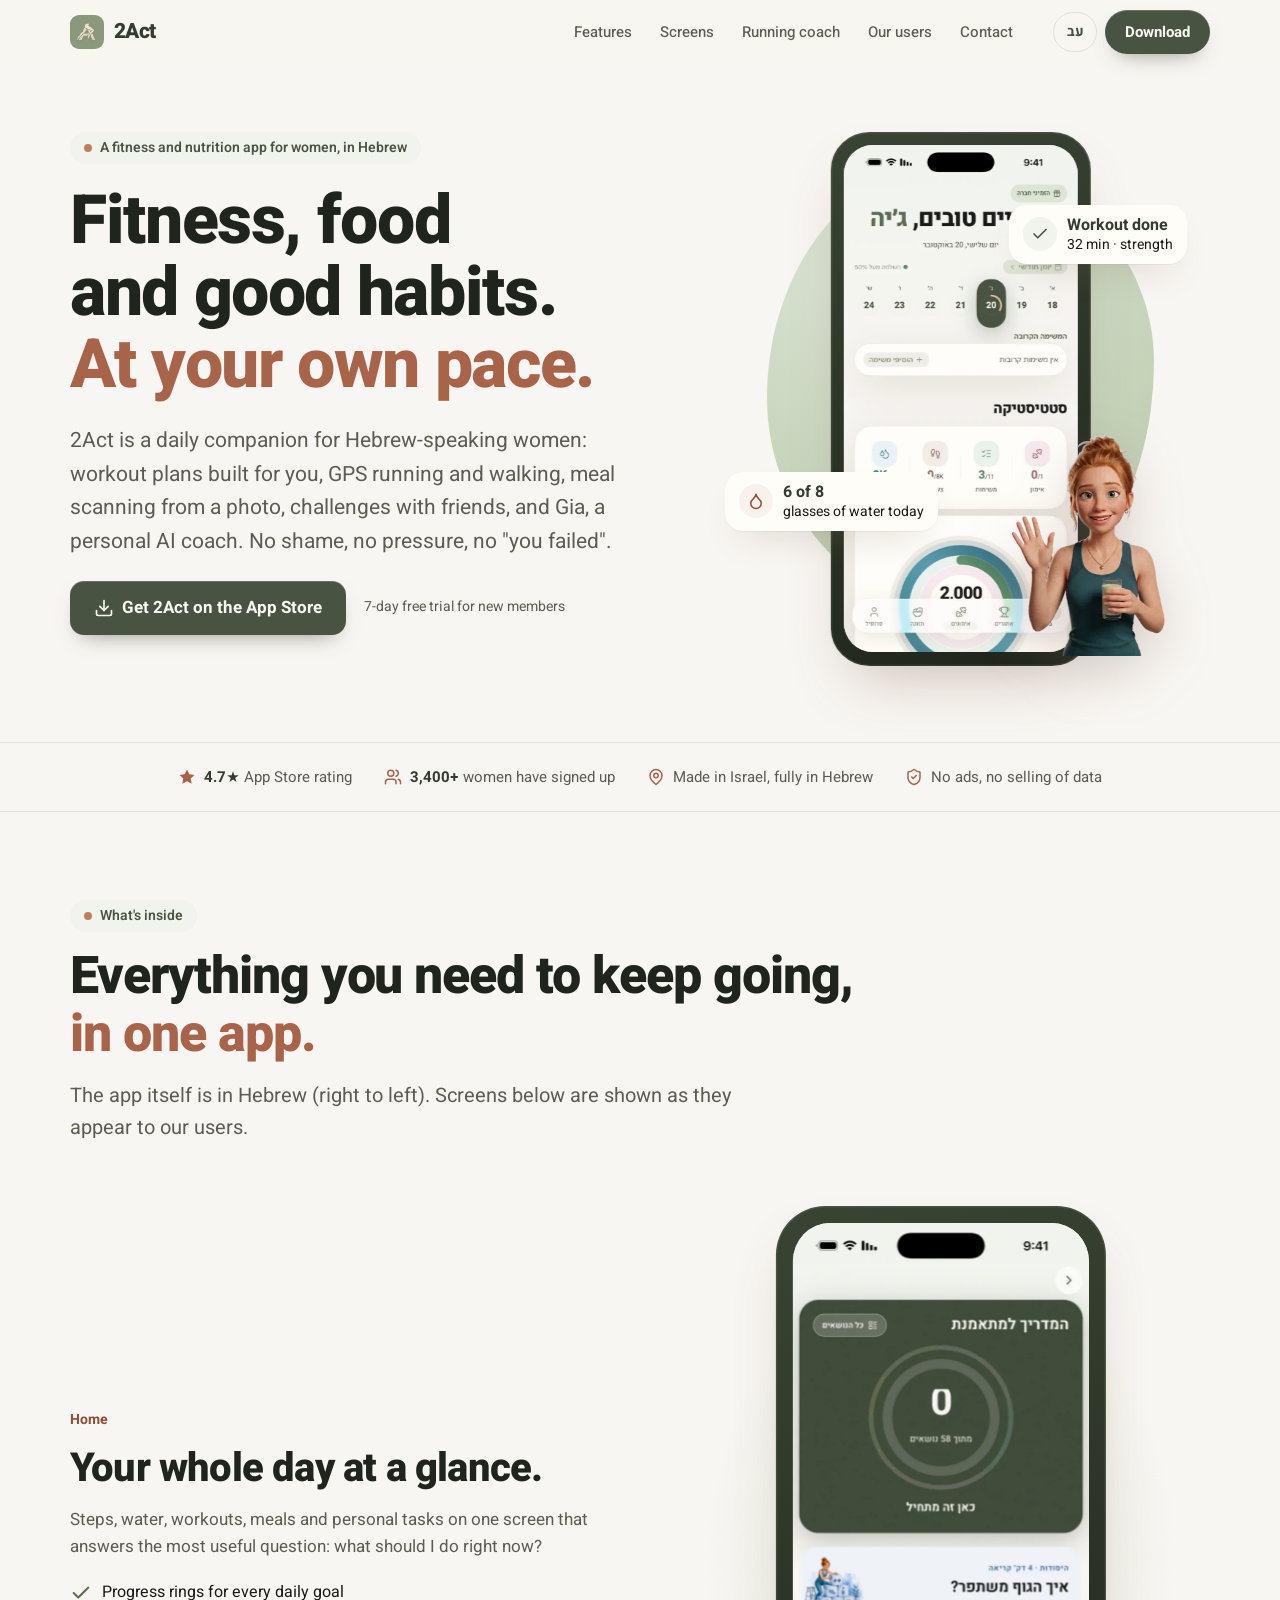
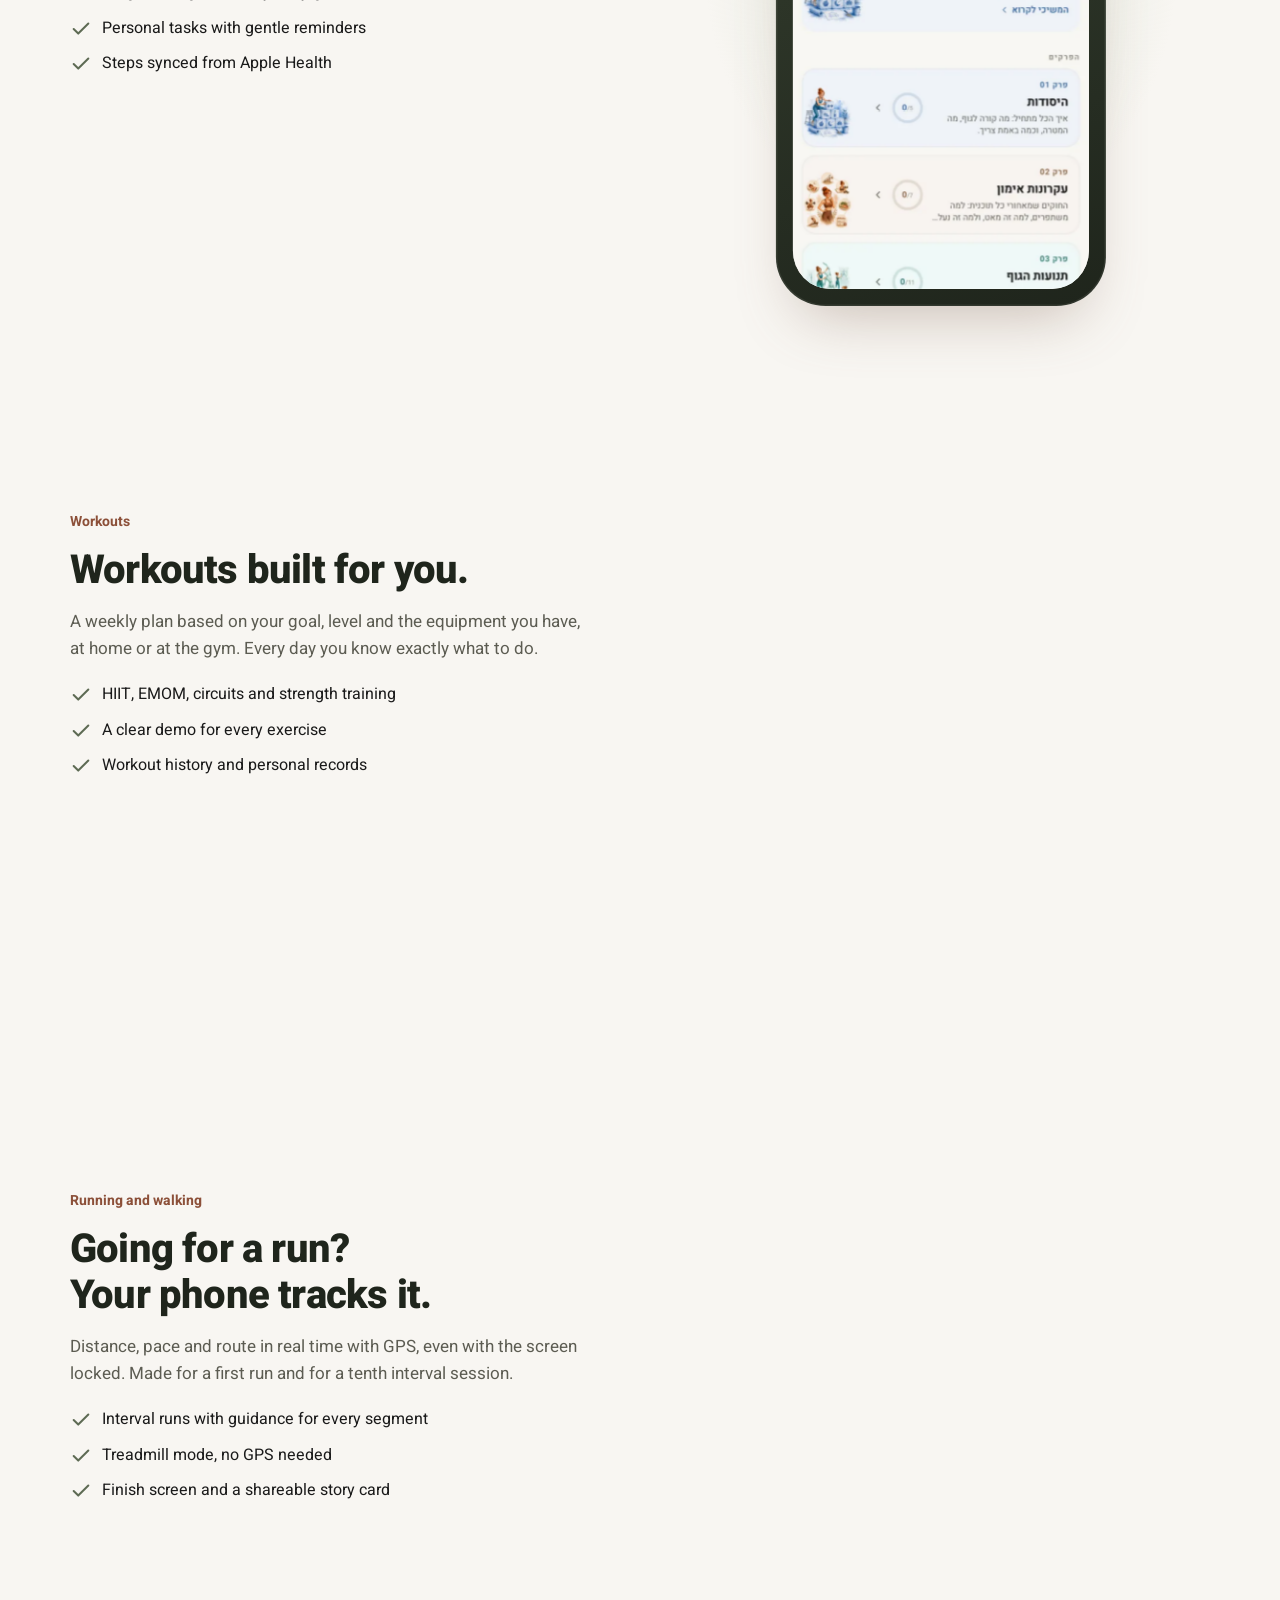
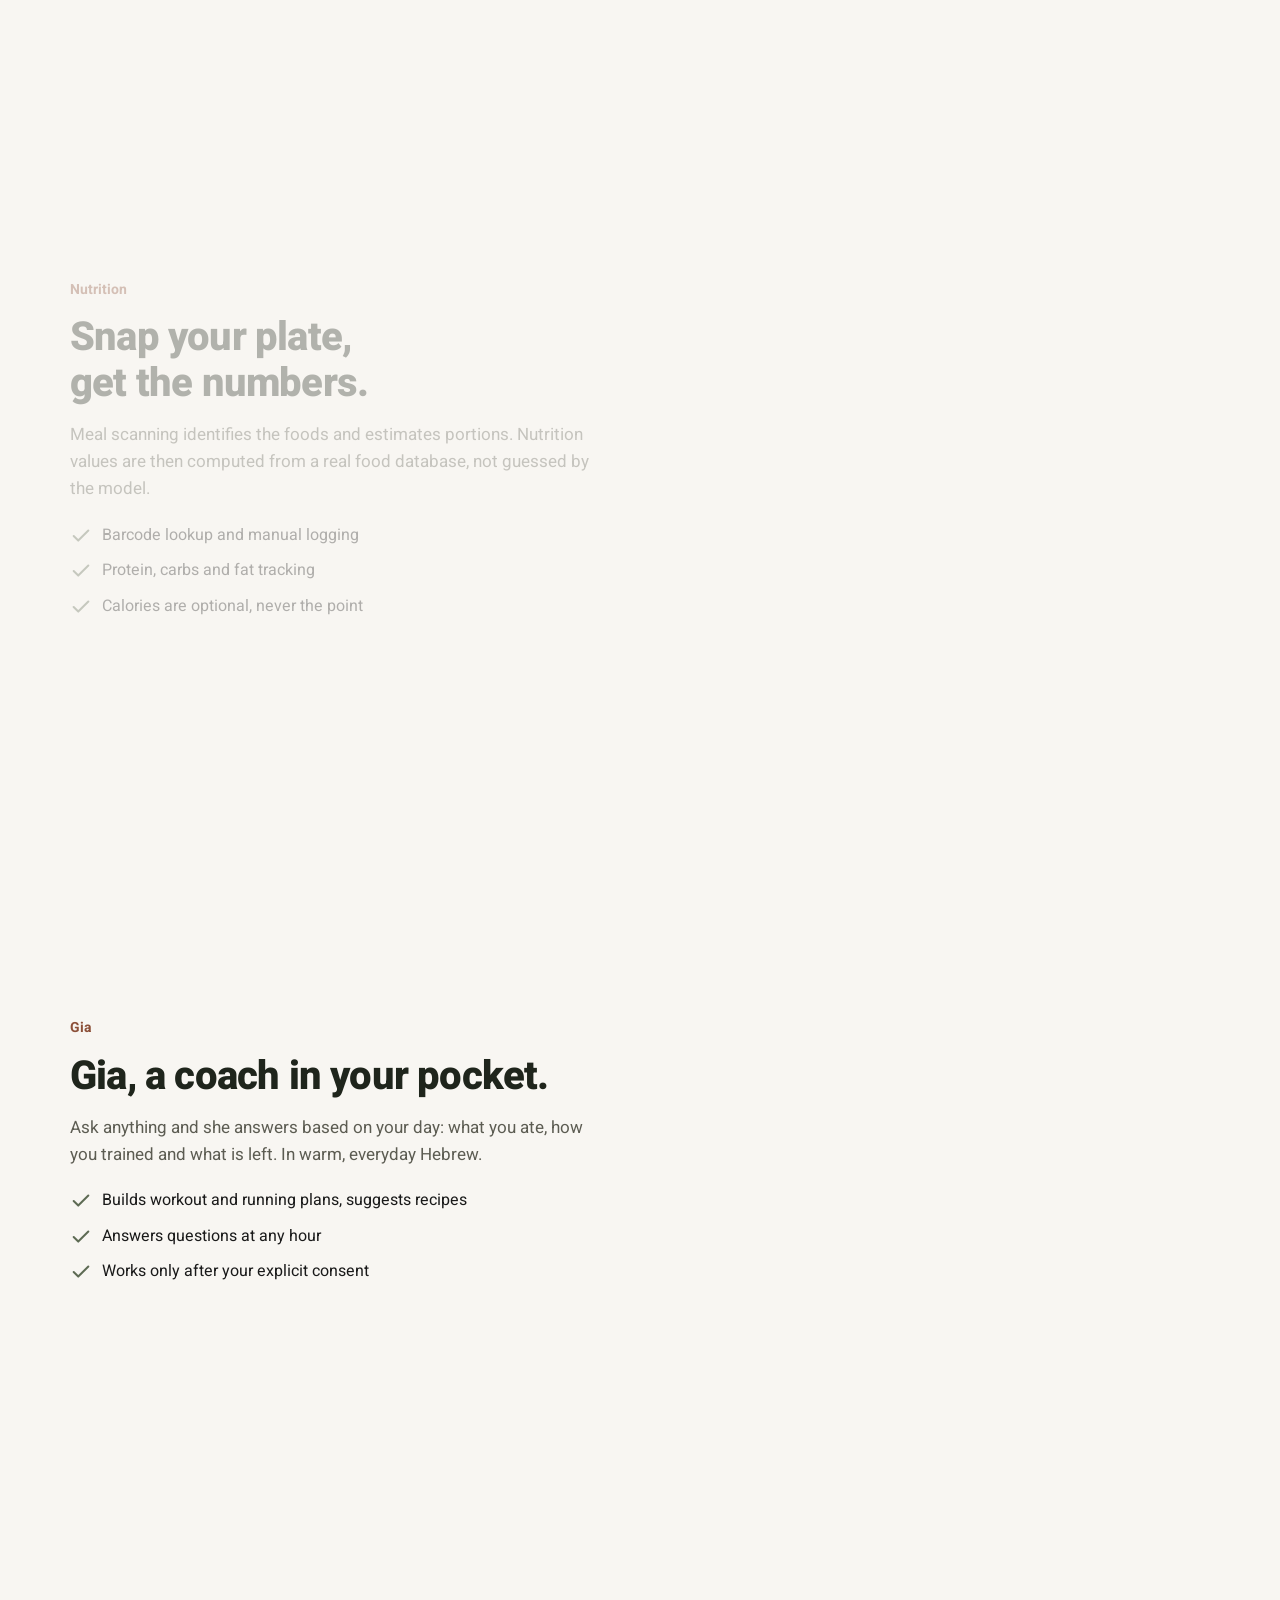
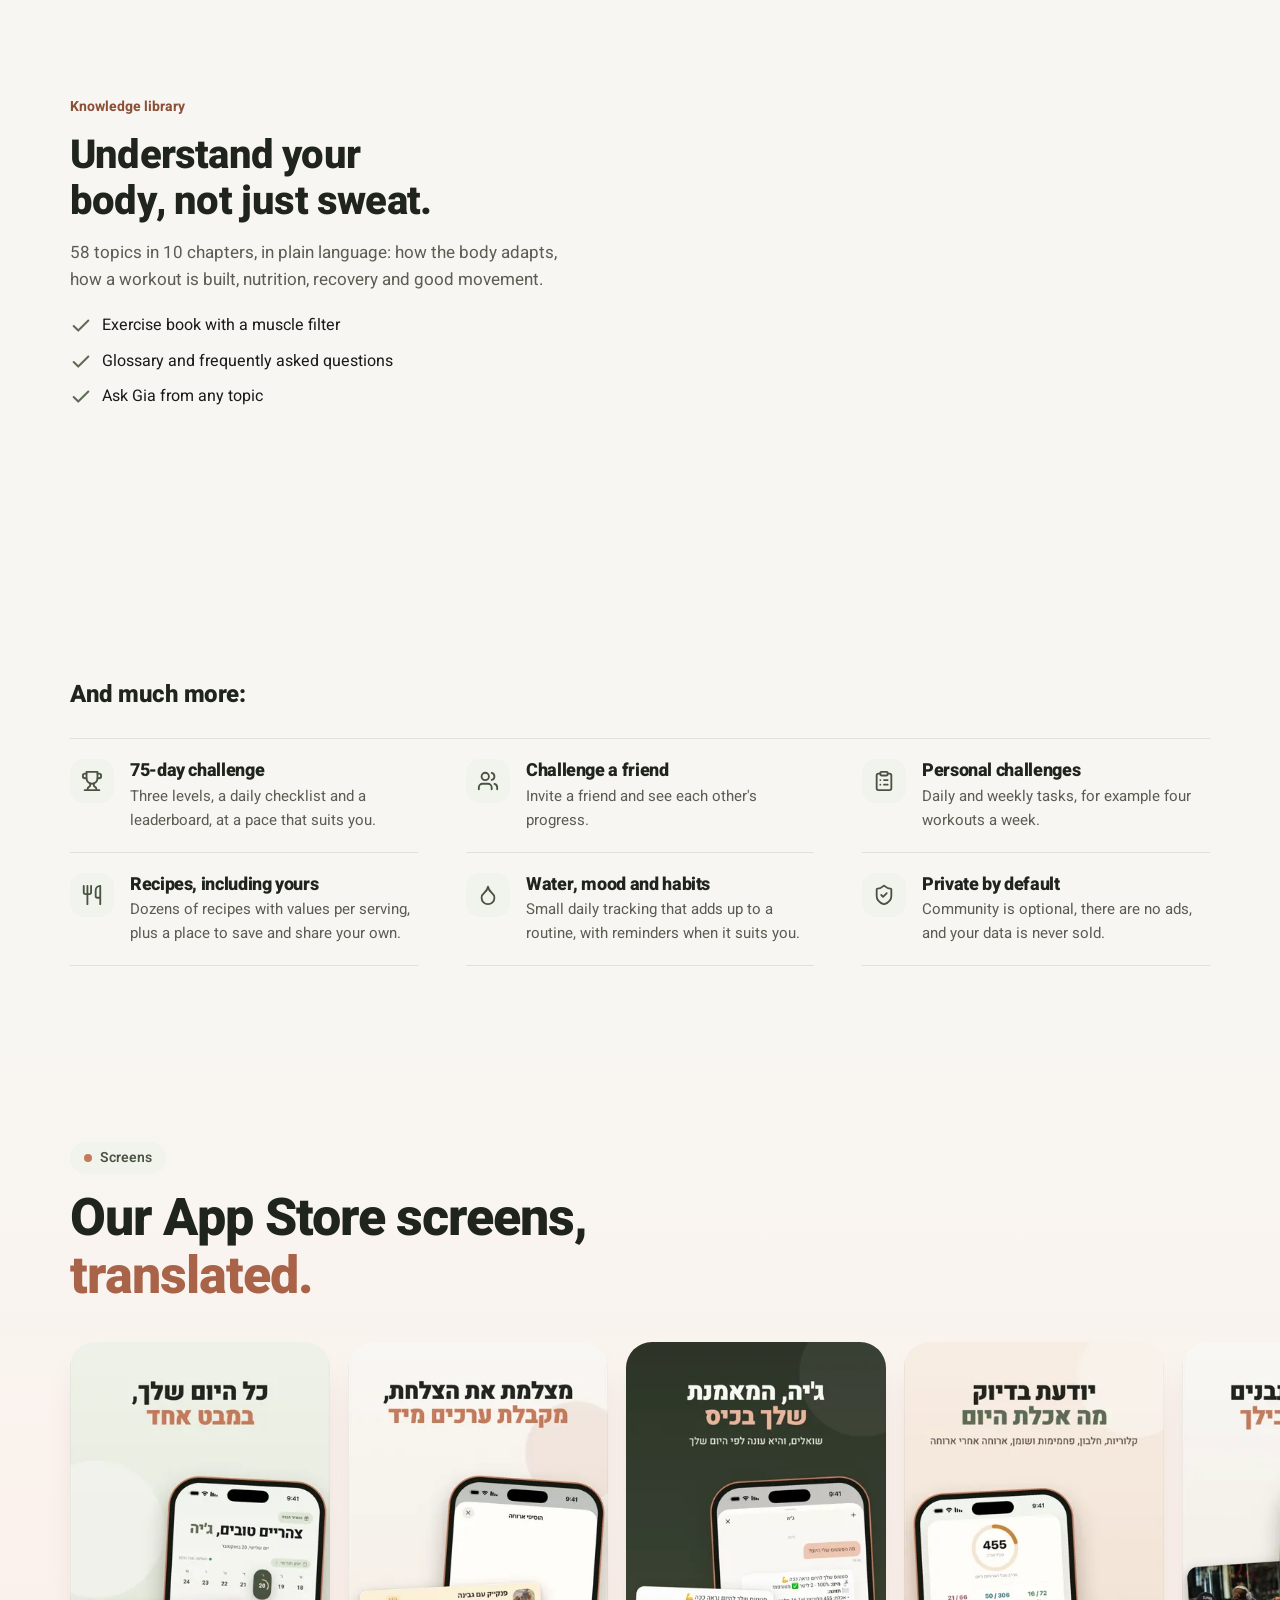
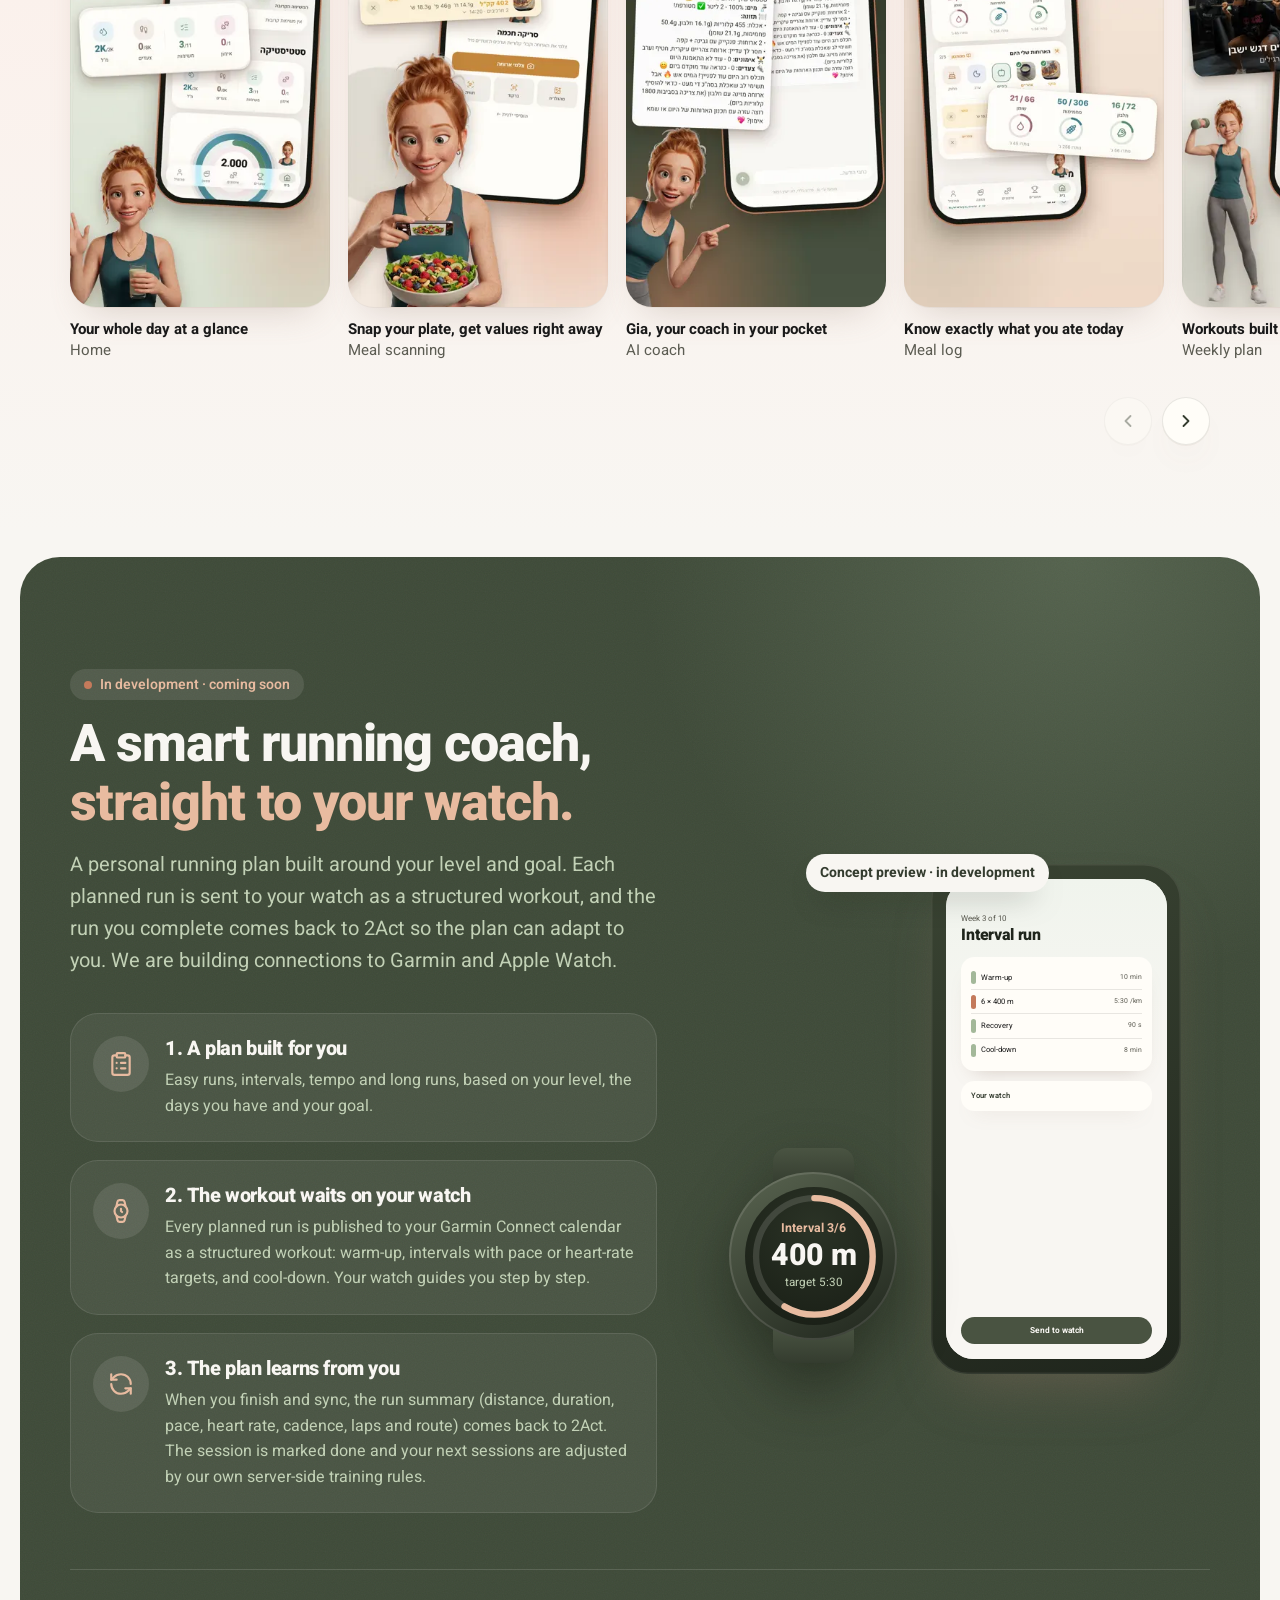
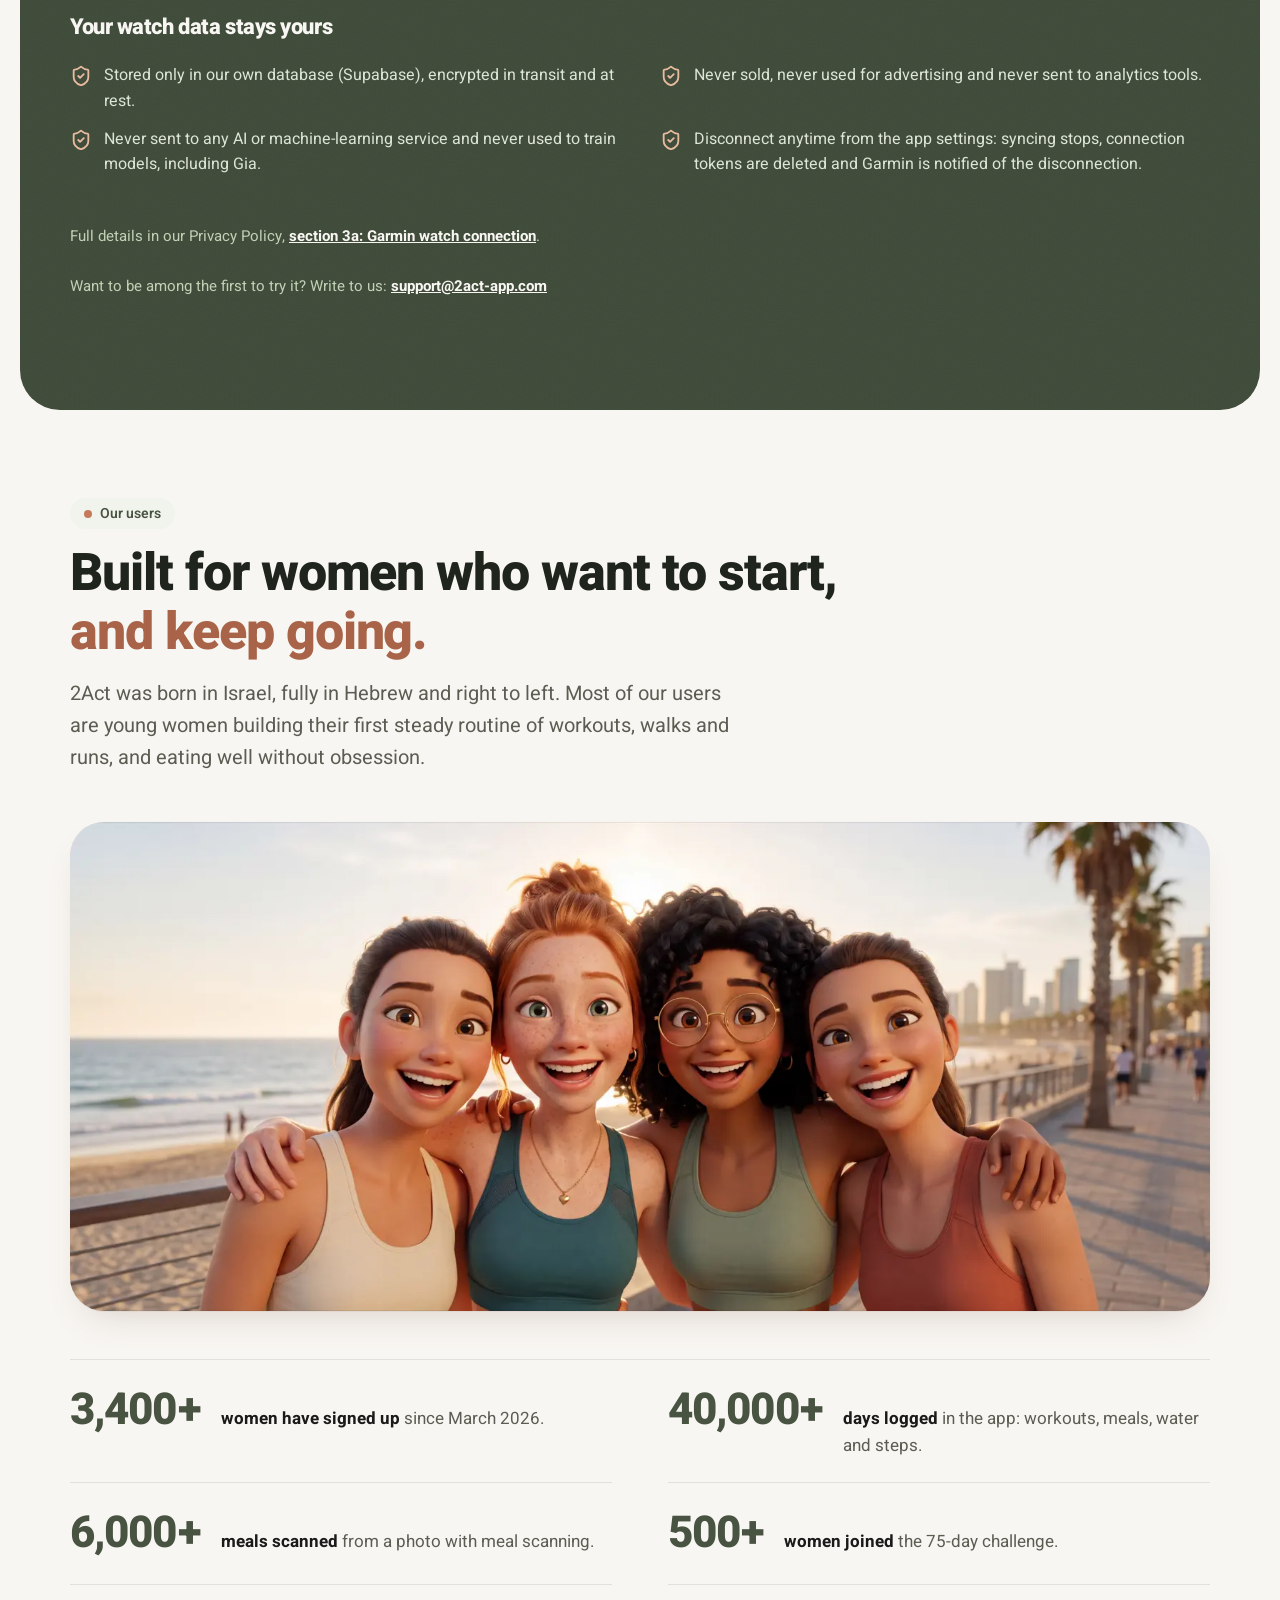
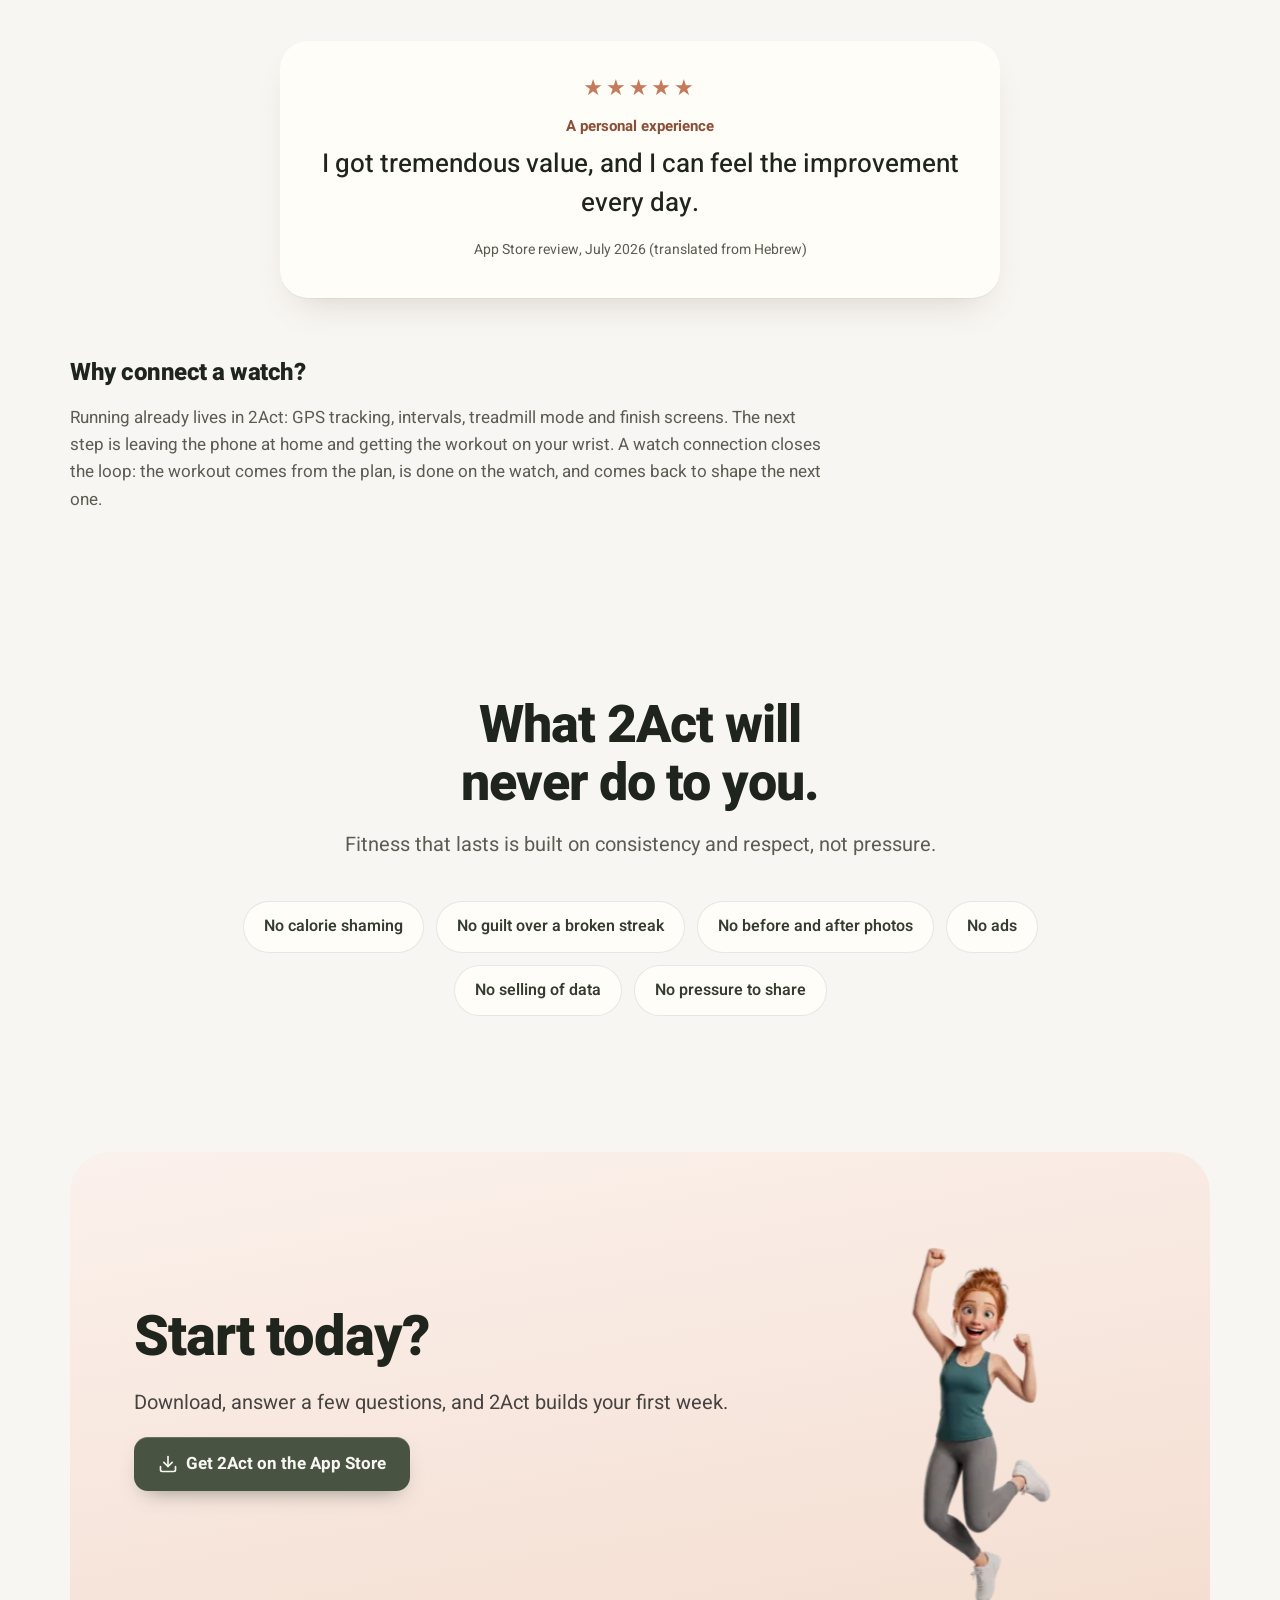
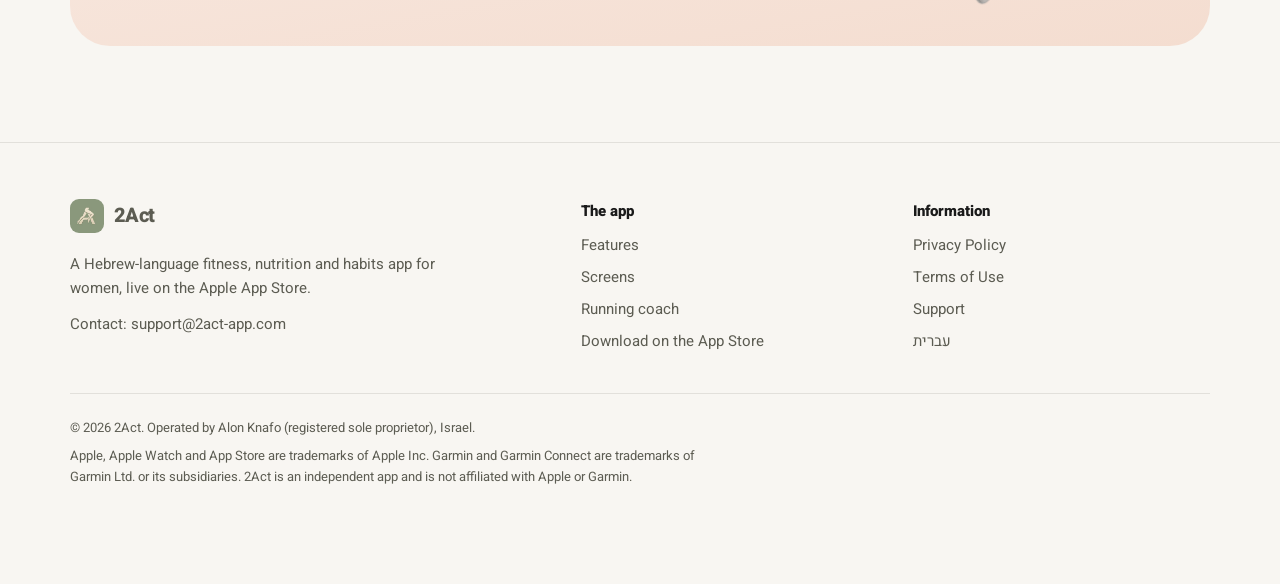
==== commit 1b274b4c: "Running coach: concept-preview labels, data list matches privacy policy 3a - Mock no longer shows a " ====
--- a/en/index.html
+++ b/en/index.html
@@ -26,9 +26,9 @@
   <link rel="apple-touch-icon" href="../apple-touch-icon.png">
   <link rel="manifest" href="../site.webmanifest">
   <link rel="preload" href="../assets/fonts/Heebo-Variable.woff2" as="font" type="font/woff2" crossorigin>
-  <link rel="stylesheet" href="../assets/css/site.css?v=6">
+  <link rel="stylesheet" href="../assets/css/site.css?v=7">
   <script>document.documentElement.classList.add("js");</script>
-  <script src="../assets/js/site.js?v=6" defer></script>
+  <script src="../assets/js/site.js?v=7" defer></script>
   <script type="application/ld+json">
   {
     "@context": "https://schema.org",
@@ -309,7 +309,7 @@
               <ol class="flow">
                 <li class="flow-step reveal"><span class="flow-num"><svg aria-hidden="true"><use href="#i-list"/></svg></span><div><h3>1. A plan built for you</h3><p>Easy runs, intervals, tempo and long runs, based on your level, the days you have and your goal.</p></div></li>
                 <li class="flow-step reveal" style="--d:80ms"><span class="flow-num"><svg aria-hidden="true"><use href="#i-watch"/></svg></span><div><h3>2. The workout waits on your watch</h3><p>Every planned run is published to your Garmin Connect calendar as a structured workout: warm-up, intervals with pace or heart-rate targets, and cool-down. Your watch guides you step by step.</p></div></li>
-                <li class="flow-step reveal" style="--d:160ms"><span class="flow-num"><svg aria-hidden="true"><use href="#i-sync"/></svg></span><div><h3>3. The plan learns from you</h3><p>When you finish and sync, the run summary (distance, duration, pace, heart rate) comes back to 2Act. The session is marked done and your next sessions are adjusted by our own server-side training rules.</p></div></li>
+                <li class="flow-step reveal" style="--d:160ms"><span class="flow-num"><svg aria-hidden="true"><use href="#i-sync"/></svg></span><div><h3>3. The plan learns from you</h3><p>When you finish and sync, the run summary (distance, duration, pace, heart rate, cadence, laps and route) comes back to 2Act. The session is marked done and your next sessions are adjusted by our own server-side training rules.</p></div></li>
               </ol>
             </div>
 
@@ -324,8 +324,8 @@
                       <div class="mock-seg"><i></i><span>Recovery</span><em>90 s</em></div>
                       <div class="mock-seg"><i></i><span>Cool-down</span><em>8 min</em></div>
                     </div>
-                    <div class="mock-card mock-conn"><i></i><span>Garmin Connect</span><span>· connected</span></div>
-                    <div class="mock-btn">Sent to watch ✓</div>
+                    <div class="mock-card mock-conn"><span>Your watch</span></div>
+                    <div class="mock-btn">Send to watch</div>
                   </div>
                 </div>
               </div>
@@ -339,7 +339,7 @@
                 </div>
                 <div class="watch-lug bottom"></div>
               </div>
-              <span class="sync-badge"><svg><use href="#i-sync"/></svg>Syncing</span>
+              <span class="sync-badge">Concept preview · in development</span>
             </div>
           </div>
 
@@ -349,7 +349,7 @@
               <li><svg aria-hidden="true"><use href="#i-shield"/></svg>Stored only in our own database (Supabase), encrypted in transit and at rest.</li>
               <li><svg aria-hidden="true"><use href="#i-shield"/></svg>Never sold, never used for advertising and never sent to analytics tools.</li>
               <li><svg aria-hidden="true"><use href="#i-shield"/></svg>Never sent to any AI or machine-learning service and never used to train models, including Gia.</li>
-              <li><svg aria-hidden="true"><use href="#i-shield"/></svg>Disconnect anytime from the app settings: syncing stops and connection tokens are deleted.</li>
+              <li><svg aria-hidden="true"><use href="#i-shield"/></svg>Disconnect anytime from the app settings: syncing stops, connection tokens are deleted and Garmin is notified of the disconnection.</li>
             </ul>
             <p class="coach-foot">Full details in our Privacy Policy, <a href="https://alonknafo42-bit.github.io/act2-legal/privacy_en.html" rel="noopener">section 3a: Garmin watch connection</a>.</p>
             <p class="coach-foot" style="margin-block-start:8px">Want to be among the first to try it? Write to us: <a href="mailto:support@2act-app.com?subject=Running%20coach">support@2act-app.com</a></p>
@@ -372,7 +372,7 @@
         </div>
 
         <ul class="facts">
-          <li class="reveal"><span class="num">3,400+</span><p><b>women have signed up</b> since our launch in March 2026.</p></li>
+          <li class="reveal"><span class="num">3,400+</span><p><b>women have signed up</b> since March 2026.</p></li>
           <li class="reveal" style="--d:80ms"><span class="num">40,000+</span><p><b>days logged</b> in the app: workouts, meals, water and steps.</p></li>
           <li class="reveal"><span class="num">6,000+</span><p><b>meals scanned</b> from a photo with meal scanning.</p></li>
           <li class="reveal" style="--d:80ms"><span class="num">500+</span><p><b>women joined</b> the 75-day challenge.</p></li>
